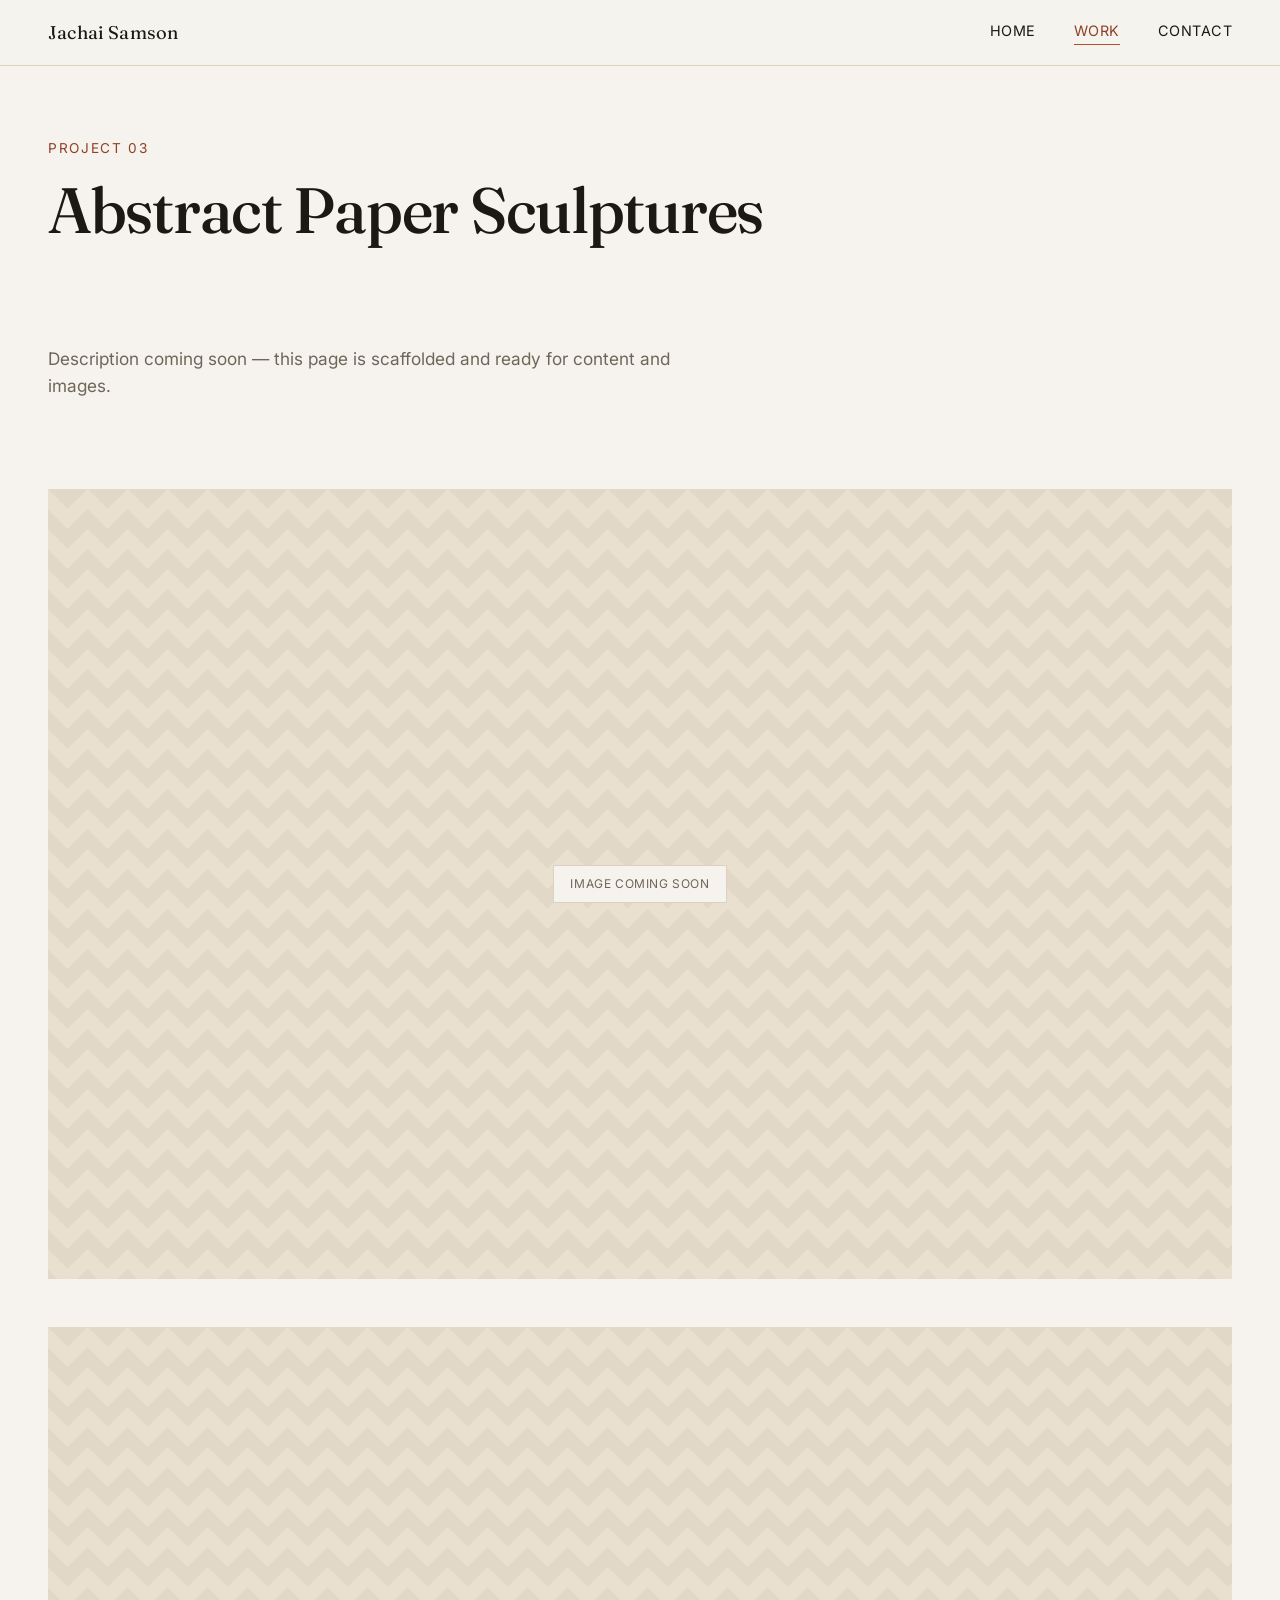
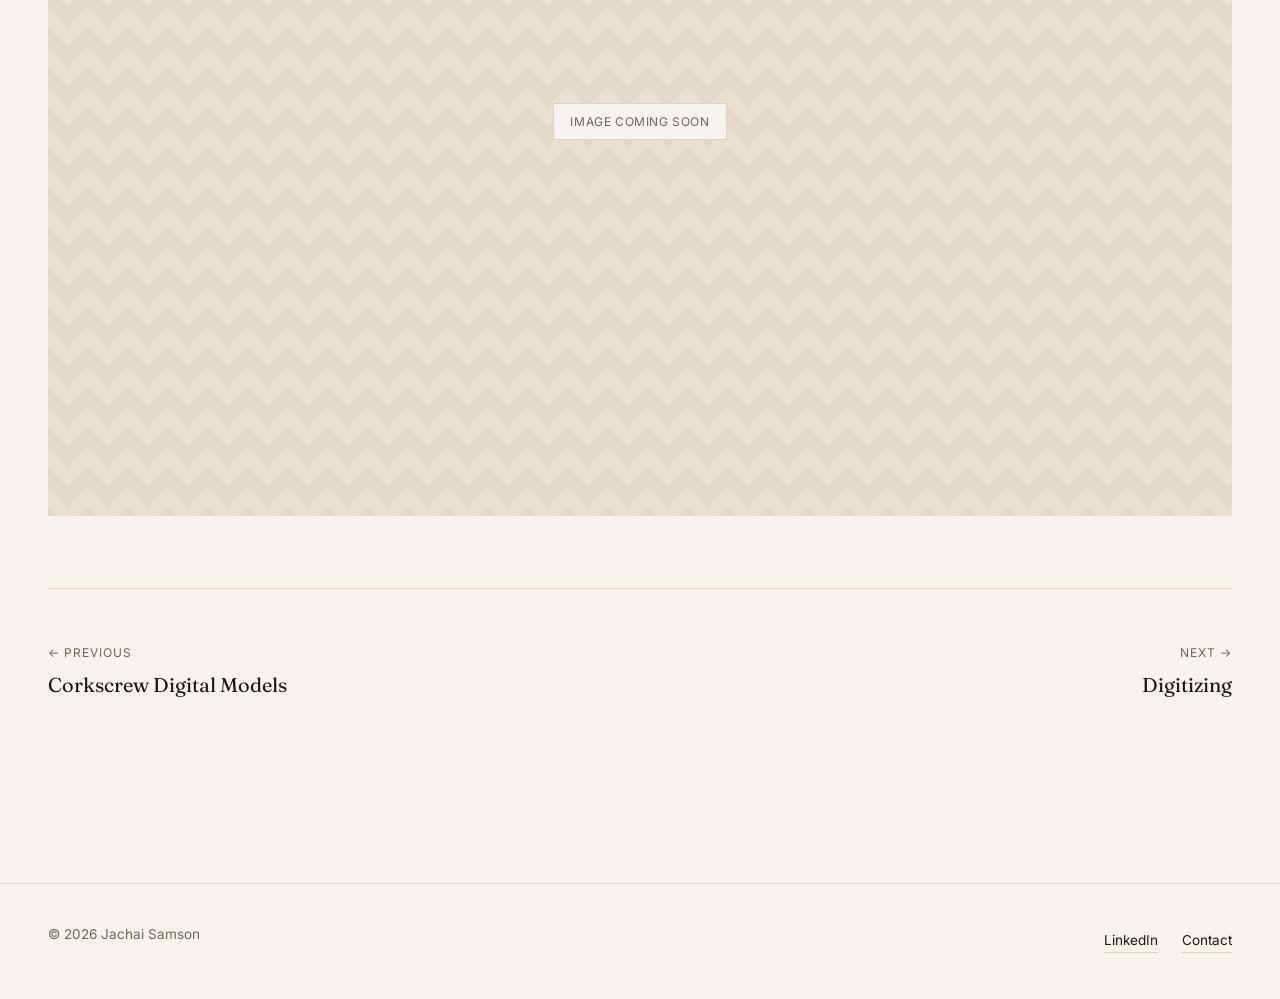
==== projects/abstract-paper-sculptures.html @ 69f33fff "Scaffold architecture portfolio site Editorial static site (plain HTML/CSS/JS) replacing the Adobe P" ====
<!doctype html>
<html lang="en">
<head>
  <meta charset="UTF-8" />
  <meta name="viewport" content="width=device-width, initial-scale=1.0" />
  <title>Abstract Paper Sculptures — Jachai Samson</title>
  <meta name="description" content="Abstract Paper Sculptures, an architecture studio project by Jachai Samson." />

  <link rel="preconnect" href="https://fonts.googleapis.com" />
  <link rel="preconnect" href="https://fonts.gstatic.com" crossorigin />
  <link href="https://fonts.googleapis.com/css2?family=Fraunces:ital,wght@0,400;0,500;0,600;1,400&family=Inter:wght@400;500;600&display=swap" rel="stylesheet" />

  <link rel="stylesheet" href="../css/style.css" />
</head>
<body>
  <a class="visually-hidden" href="#main">Skip to content</a>

  <header class="site-header">
    <div class="container site-header__inner">
      <a class="site-logo" href="../index.html">Jachai Samson</a>

      <button class="nav-toggle" aria-label="Toggle navigation" aria-expanded="false">
        <span class="nav-toggle__bar"></span>
        <span class="nav-toggle__bar"></span>
        <span class="nav-toggle__bar"></span>
      </button>

      <nav class="site-nav" aria-label="Primary">
        <a href="../index.html">Home</a>
        <a href="../work.html" aria-current="page">Work</a>
        <a href="../contact.html">Contact</a>
      </nav>
    </div>
  </header>

  <main id="main">
    <div class="container">
      <div class="page-header">
        <p class="page-header__eyebrow">Project 03</p>
        <h1 class="page-header__title">Abstract Paper Sculptures</h1>
      </div>

      <div class="project-body">
        <div class="project-body__text reveal">
          <p style="color: var(--color-text-muted);">
            Description coming soon &mdash; this page is scaffolded and ready for content and images.
          </p>
        </div>
      </div>

      <div class="project-gallery">
        <figure class="reveal">
          <div class="placeholder-frame"><span>Image coming soon</span></div>
          <!-- Replace with: <img src="../images/abstract-paper-sculptures/01.jpg" alt="Describe the image" loading="lazy" /> -->
        </figure>
        <figure class="reveal">
          <div class="placeholder-frame"><span>Image coming soon</span></div>
        </figure>
      </div>

      <nav class="project-nav" aria-label="Project navigation">
        <a class="project-nav__link" href="corkscrew-digital-models.html">
          <span class="project-nav__label">&larr; Previous</span>
          <span class="project-nav__title">Corkscrew Digital Models</span>
        </a>
        <a class="project-nav__link project-nav__link--next" href="digitizing.html">
          <span class="project-nav__label">Next &rarr;</span>
          <span class="project-nav__title">Digitizing</span>
        </a>
      </nav>
    </div>
  </main>

  <footer class="site-footer">
    <div class="container site-footer__inner">
      <p>&copy; 2026 Jachai Samson</p>
      <div class="site-footer__links">
        <a href="https://www.linkedin.com/in/jachai-samson-758833363" target="_blank" rel="noopener">LinkedIn</a>
        <a href="../contact.html">Contact</a>
      </div>
    </div>
  </footer>

  <script src="../js/main.js"></script>
</body>
</html>
---- css/style.css ----
/* ==========================================================================
   Jachai Samson — Architecture Portfolio
   Design system: editorial/gallery layout, serif display + sans body,
   warm neutral palette with a terracotta accent.
   ========================================================================== */

:root {
  --color-bg: #f6f3ee;
  --color-bg-alt: #eee7db;
  --color-text: #1c1914;
  --color-text-muted: #6f665a;
  --color-accent: #b1502f;
  --color-accent-dim: #8f4026;
  --color-border: #ddd2c0;
  --color-placeholder: #e2d8c8;

  --font-serif: "Fraunces", "Georgia", serif;
  --font-sans: "Inter", -apple-system, BlinkMacSystemFont, "Segoe UI", sans-serif;

  --container-max: 1400px;
  --gutter: clamp(1.25rem, 4vw, 3rem);

  --transition-base: 0.4s cubic-bezier(0.22, 1, 0.36, 1);
}

*,
*::before,
*::after {
  box-sizing: border-box;
}

html {
  scroll-behavior: smooth;
}

body {
  margin: 0;
  background: var(--color-bg);
  color: var(--color-text);
  font-family: var(--font-sans);
  font-size: 16px;
  line-height: 1.6;
  -webkit-font-smoothing: antialiased;
}

img {
  max-width: 100%;
  display: block;
}

a {
  color: inherit;
  text-decoration: none;
}

h1, h2, h3, h4 {
  font-family: var(--font-serif);
  font-weight: 500;
  line-height: 1.1;
  margin: 0;
}

p {
  margin: 0 0 1em;
}

.container {
  max-width: var(--container-max);
  margin: 0 auto;
  padding-left: var(--gutter);
  padding-right: var(--gutter);
}

.visually-hidden {
  position: absolute;
  width: 1px;
  height: 1px;
  overflow: hidden;
  clip: rect(0 0 0 0);
  white-space: nowrap;
}

/* ==========================================================================
   Site header / nav
   ========================================================================== */

.site-header {
  position: sticky;
  top: 0;
  z-index: 100;
  background: rgba(246, 243, 238, 0.9);
  backdrop-filter: blur(8px);
  border-bottom: 1px solid var(--color-border);
}

.site-header__inner {
  display: flex;
  align-items: center;
  justify-content: space-between;
  padding-top: 1.1rem;
  padding-bottom: 1.1rem;
}

.site-logo {
  font-family: var(--font-serif);
  font-size: 1.15rem;
  letter-spacing: 0.01em;
}

.site-nav {
  display: flex;
  align-items: center;
  gap: clamp(1.25rem, 3vw, 2.5rem);
}

.site-nav a {
  font-size: 0.9rem;
  letter-spacing: 0.03em;
  text-transform: uppercase;
  position: relative;
  padding-bottom: 0.2rem;
}

.site-nav a::after {
  content: "";
  position: absolute;
  left: 0;
  right: 100%;
  bottom: 0;
  height: 1px;
  background: var(--color-accent);
  transition: right var(--transition-base);
}

.site-nav a:hover::after,
.site-nav a[aria-current="page"]::after {
  right: 0;
}

.site-nav a[aria-current="page"] {
  color: var(--color-accent-dim);
}

.nav-toggle {
  display: none;
  background: none;
  border: none;
  cursor: pointer;
  padding: 0.5rem;
  margin: -0.5rem;
}

.nav-toggle__bar {
  display: block;
  width: 24px;
  height: 1px;
  background: var(--color-text);
  margin: 6px 0;
  transition: transform var(--transition-base), opacity var(--transition-base);
}

@media (max-width: 720px) {
  .nav-toggle {
    display: block;
    z-index: 110;
  }

  .site-nav {
    position: fixed;
    inset: 0;
    background: var(--color-bg);
    flex-direction: column;
    justify-content: center;
    gap: 2rem;
    transform: translateY(-100%);
    opacity: 0;
    transition: transform var(--transition-base), opacity var(--transition-base);
  }

  .site-nav a {
    font-size: 1.1rem;
  }

  body.nav-open .site-nav {
    transform: translateY(0);
    opacity: 1;
  }

  body.nav-open .nav-toggle__bar:nth-child(1) {
    transform: translateY(7px) rotate(45deg);
  }

  body.nav-open .nav-toggle__bar:nth-child(2) {
    opacity: 0;
  }

  body.nav-open .nav-toggle__bar:nth-child(3) {
    transform: translateY(-7px) rotate(-45deg);
  }

  body.nav-open {
    overflow: hidden;
  }
}

/* ==========================================================================
   Footer
   ========================================================================== */

.site-footer {
  border-top: 1px solid var(--color-border);
  margin-top: clamp(4rem, 10vw, 8rem);
}

.site-footer__inner {
  display: flex;
  flex-wrap: wrap;
  gap: 1rem 2rem;
  align-items: center;
  justify-content: space-between;
  padding-top: 2.5rem;
  padding-bottom: 2.5rem;
  font-size: 0.85rem;
  color: var(--color-text-muted);
}

.site-footer a {
  color: var(--color-text);
  border-bottom: 1px solid var(--color-border);
  transition: border-color var(--transition-base), color var(--transition-base);
}

.site-footer a:hover {
  color: var(--color-accent);
  border-color: var(--color-accent);
}

.site-footer__links {
  display: flex;
  gap: 1.5rem;
}

/* ==========================================================================
   Home page
   ========================================================================== */

.hero {
  min-height: calc(100svh - 65px);
  display: flex;
  flex-direction: column;
  justify-content: center;
  padding-top: clamp(2rem, 8vh, 5rem);
  padding-bottom: clamp(2rem, 8vh, 5rem);
}

.hero__eyebrow {
  font-size: 0.85rem;
  letter-spacing: 0.12em;
  text-transform: uppercase;
  color: var(--color-accent-dim);
  margin-bottom: 1.5rem;
}

.hero__name {
  font-size: clamp(2.75rem, 9vw, 6.5rem);
  letter-spacing: -0.02em;
  max-width: 16ch;
}

.hero__role {
  font-family: var(--font-serif);
  font-style: italic;
  font-weight: 400;
  font-size: clamp(1.25rem, 2.5vw, 1.75rem);
  color: var(--color-text-muted);
  margin-top: 1rem;
  max-width: 30ch;
}

.hero__bio {
  max-width: 56ch;
  font-size: 1.05rem;
  color: var(--color-text-muted);
  margin-top: 2.25rem;
}

.hero__actions {
  margin-top: 2.5rem;
  display: flex;
  gap: 1.5rem;
  flex-wrap: wrap;
  align-items: center;
}

.btn {
  display: inline-flex;
  align-items: center;
  gap: 0.6rem;
  font-size: 0.9rem;
  letter-spacing: 0.03em;
  text-transform: uppercase;
  padding: 0.95rem 1.75rem;
  border: 1px solid var(--color-text);
  transition: background var(--transition-base), color var(--transition-base), border-color var(--transition-base);
}

.btn:hover {
  background: var(--color-text);
  color: var(--color-bg);
}

.btn--accent {
  border-color: var(--color-accent);
  background: var(--color-accent);
  color: #fbf8f3;
}

.btn--accent:hover {
  background: var(--color-accent-dim);
  border-color: var(--color-accent-dim);
  color: #fbf8f3;
}

.credentials {
  padding-top: clamp(3rem, 8vh, 5rem);
  padding-bottom: clamp(3rem, 8vh, 5rem);
  border-top: 1px solid var(--color-border);
  display: grid;
  grid-template-columns: repeat(auto-fit, minmax(220px, 1fr));
  gap: 2.5rem;
}

.credentials__item h3 {
  font-size: 0.8rem;
  letter-spacing: 0.08em;
  text-transform: uppercase;
  color: var(--color-accent-dim);
  margin-bottom: 0.75rem;
  font-family: var(--font-sans);
  font-weight: 600;
}

.credentials__item p {
  color: var(--color-text-muted);
  font-size: 0.95rem;
  margin: 0;
}

/* ==========================================================================
   Page header (used on interior pages)
   ========================================================================== */

.page-header {
  padding-top: clamp(3rem, 8vh, 6rem);
  padding-bottom: clamp(2rem, 5vh, 3rem);
}

.page-header__eyebrow {
  font-size: 0.85rem;
  letter-spacing: 0.12em;
  text-transform: uppercase;
  color: var(--color-accent-dim);
  margin-bottom: 1rem;
}

.page-header__title {
  font-size: clamp(2.25rem, 6vw, 4rem);
  letter-spacing: -0.02em;
  max-width: 20ch;
}

.page-header__intro {
  margin-top: 1.5rem;
  max-width: 60ch;
  color: var(--color-text-muted);
  font-size: 1.05rem;
}

/* ==========================================================================
   Work grid
   ========================================================================== */

.work-grid {
  display: grid;
  grid-template-columns: repeat(2, 1fr);
  gap: clamp(1.5rem, 3vw, 3rem) clamp(1.5rem, 4vw, 4rem);
  padding-bottom: clamp(4rem, 10vh, 7rem);
}

.work-card {
  display: block;
}

.work-card:nth-child(3n+1) {
  grid-column: 1 / -1;
}

.work-card__frame {
  position: relative;
  overflow: hidden;
  aspect-ratio: 4 / 3;
  background: var(--color-placeholder);
}

.work-card:nth-child(3n+1) .work-card__frame {
  aspect-ratio: 16 / 8;
}

.work-card__frame img {
  width: 100%;
  height: 100%;
  object-fit: cover;
  transition: transform 0.6s cubic-bezier(0.22, 1, 0.36, 1);
}

.work-card:hover .work-card__frame img {
  transform: scale(1.035);
}

.placeholder-frame {
  width: 100%;
  height: 100%;
  display: flex;
  align-items: center;
  justify-content: center;
  color: var(--color-text-muted);
  background-image: linear-gradient(135deg, var(--color-placeholder) 25%, transparent 25%),
    linear-gradient(225deg, var(--color-placeholder) 25%, transparent 25%),
    linear-gradient(45deg, var(--color-placeholder) 25%, transparent 25%),
    linear-gradient(315deg, var(--color-placeholder) 25%, #e9e0d0 25%);
  background-position: 20px 0, 20px 0, 0 0, 0 0;
  background-size: 40px 40px;
  background-color: #efe7d9;
}

.placeholder-frame span {
  background: var(--color-bg);
  border: 1px solid var(--color-border);
  padding: 0.5rem 1rem;
  font-size: 0.75rem;
  letter-spacing: 0.05em;
  text-transform: uppercase;
  color: var(--color-text-muted);
}

.work-card__meta {
  display: flex;
  justify-content: space-between;
  align-items: baseline;
  margin-top: 1.1rem;
  gap: 1rem;
}

.work-card__title {
  font-size: 1.35rem;
  letter-spacing: -0.01em;
}

.work-card__number {
  font-size: 0.85rem;
  color: var(--color-text-muted);
  font-variant-numeric: tabular-nums;
  white-space: nowrap;
}

.work-card__tag {
  font-size: 0.85rem;
  color: var(--color-text-muted);
  margin-top: 0.35rem;
}

@media (max-width: 720px) {
  .work-grid {
    grid-template-columns: 1fr;
  }

  .work-card:nth-child(3n+1) {
    grid-column: auto;
  }

  .work-card:nth-child(3n+1) .work-card__frame {
    aspect-ratio: 4 / 3;
  }
}

/* ==========================================================================
   Project detail page
   ========================================================================== */

.project-meta {
  display: flex;
  flex-wrap: wrap;
  gap: 0.5rem 2.5rem;
  padding: 1.75rem 0;
  margin-top: 1rem;
  border-top: 1px solid var(--color-border);
  border-bottom: 1px solid var(--color-border);
}

.project-meta dt {
  font-size: 0.75rem;
  letter-spacing: 0.08em;
  text-transform: uppercase;
  color: var(--color-text-muted);
  margin: 0;
}

.project-meta dd {
  margin: 0.35rem 0 0;
  font-size: 0.95rem;
}

.project-body {
  padding-top: clamp(2.5rem, 6vh, 4rem);
  display: grid;
  grid-template-columns: minmax(0, 2fr) minmax(0, 1fr);
  gap: clamp(2rem, 6vw, 6rem);
}

.project-body__text {
  font-size: 1.08rem;
  color: var(--color-text);
  max-width: 62ch;
}

.project-body__text p + p {
  margin-top: 1.25em;
}

@media (max-width: 900px) {
  .project-body {
    grid-template-columns: 1fr;
  }
}

.project-gallery {
  padding-top: clamp(3rem, 8vh, 5rem);
  padding-bottom: clamp(3rem, 8vh, 5rem);
  display: flex;
  flex-direction: column;
  gap: clamp(1.5rem, 4vw, 3rem);
}

.project-gallery figure {
  margin: 0;
}

.project-gallery .placeholder-frame {
  aspect-ratio: 3 / 2;
}

.project-gallery img {
  width: 100%;
  height: auto;
}

.project-gallery figcaption {
  margin-top: 0.75rem;
  font-size: 0.85rem;
  color: var(--color-text-muted);
}

.project-nav {
  display: flex;
  justify-content: space-between;
  padding: clamp(2.5rem, 6vh, 4rem) 0;
  border-top: 1px solid var(--color-border);
  gap: 1.5rem;
}

.project-nav__link {
  display: flex;
  flex-direction: column;
  gap: 0.4rem;
}

.project-nav__link--next {
  text-align: right;
  align-items: flex-end;
}

.project-nav__label {
  font-size: 0.75rem;
  letter-spacing: 0.08em;
  text-transform: uppercase;
  color: var(--color-text-muted);
}

.project-nav__title {
  font-family: var(--font-serif);
  font-size: 1.25rem;
  transition: color var(--transition-base);
}

.project-nav__link:hover .project-nav__title {
  color: var(--color-accent);
}

/* ==========================================================================
   Contact page
   ========================================================================== */

.contact-block {
  padding-bottom: clamp(4rem, 10vh, 7rem);
  display: grid;
  grid-template-columns: repeat(auto-fit, minmax(240px, 1fr));
  gap: 2.5rem;
  max-width: 900px;
}

.contact-card {
  padding: 2rem;
  border: 1px solid var(--color-border);
}

.contact-card h3 {
  font-size: 1rem;
  text-transform: uppercase;
  letter-spacing: 0.06em;
  font-family: var(--font-sans);
  font-weight: 600;
  color: var(--color-accent-dim);
  margin-bottom: 0.9rem;
}

.contact-card a {
  font-size: 1.05rem;
  border-bottom: 1px solid var(--color-border);
  transition: color var(--transition-base), border-color var(--transition-base);
}

.contact-card a:hover {
  color: var(--color-accent);
  border-color: var(--color-accent);
}

/* ==========================================================================
   Scroll reveal
   ========================================================================== */

.reveal {
  opacity: 0;
  transform: translateY(24px);
  transition: opacity 0.8s cubic-bezier(0.22, 1, 0.36, 1), transform 0.8s cubic-bezier(0.22, 1, 0.36, 1);
}

.reveal.is-visible {
  opacity: 1;
  transform: translateY(0);
}

@media (prefers-reduced-motion: reduce) {
  .reveal {
    opacity: 1;
    transform: none;
    transition: none;
  }

  html {
    scroll-behavior: auto;
  }
}
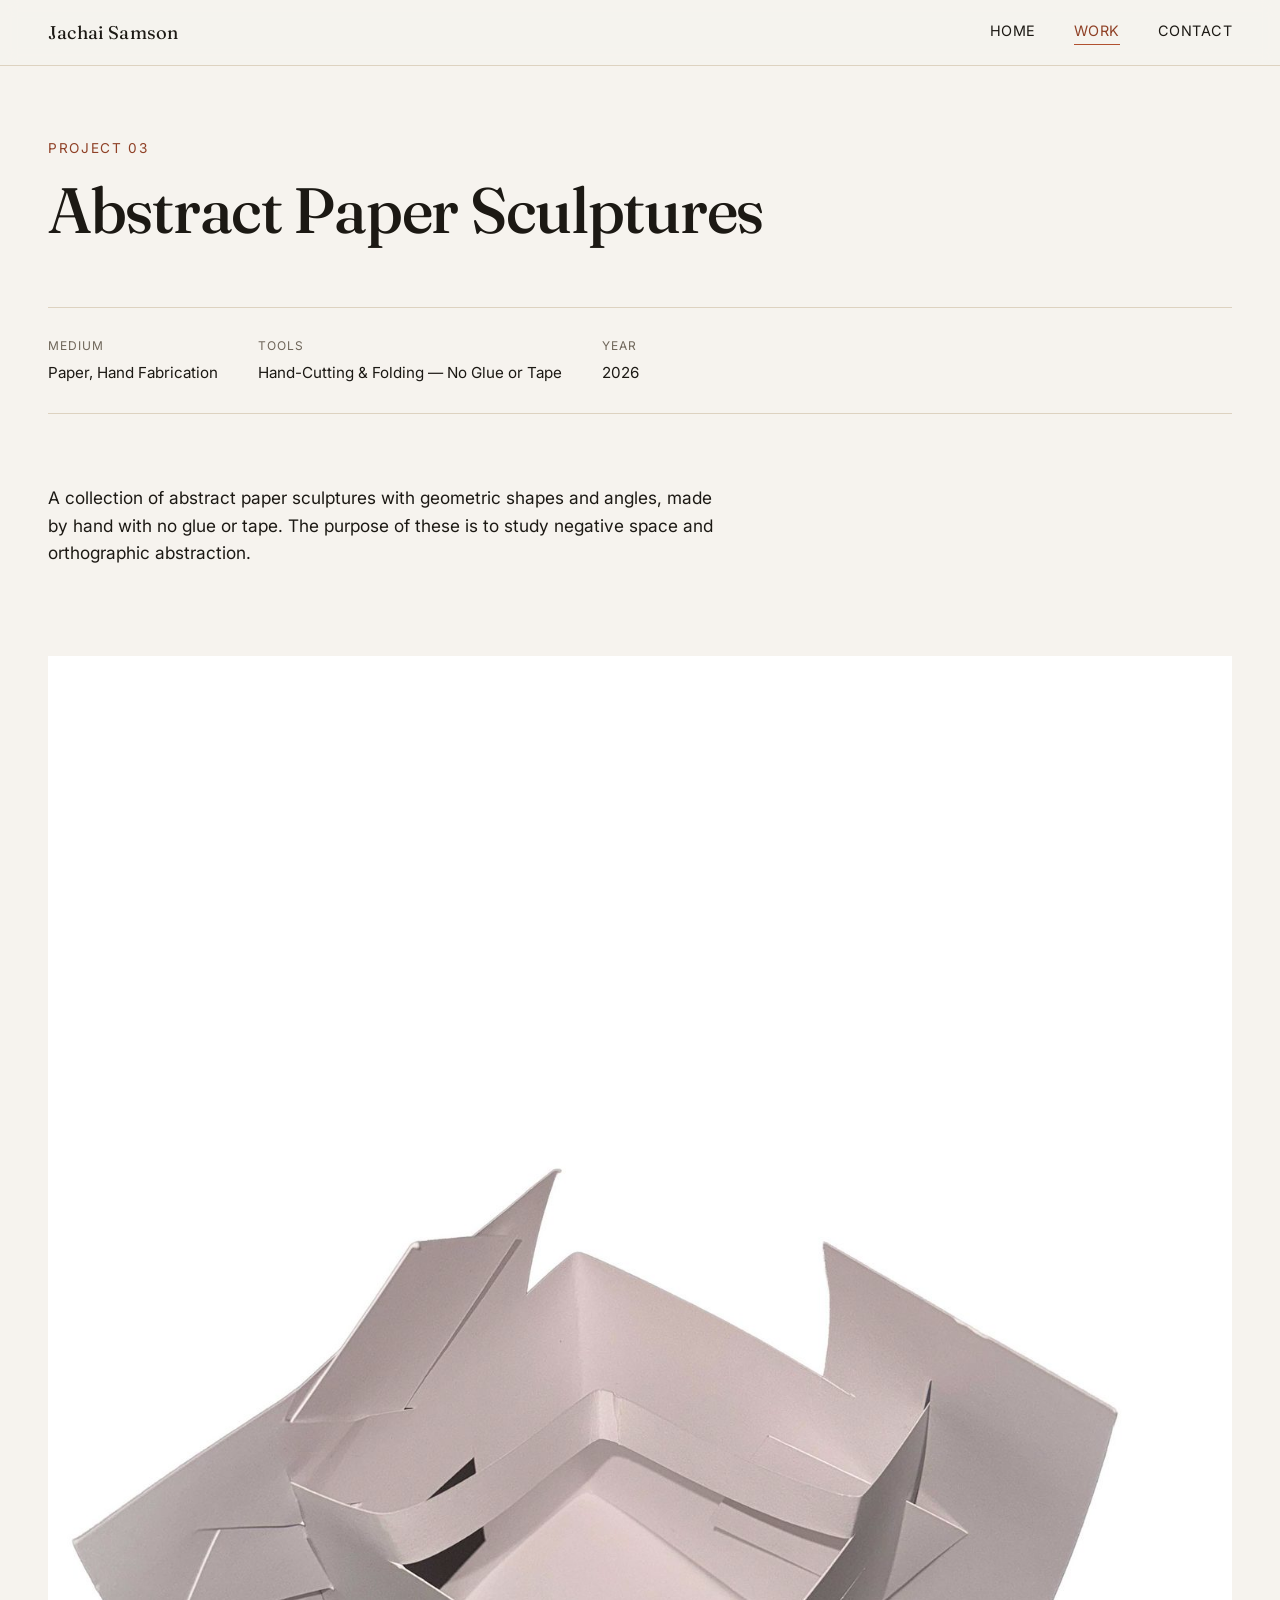
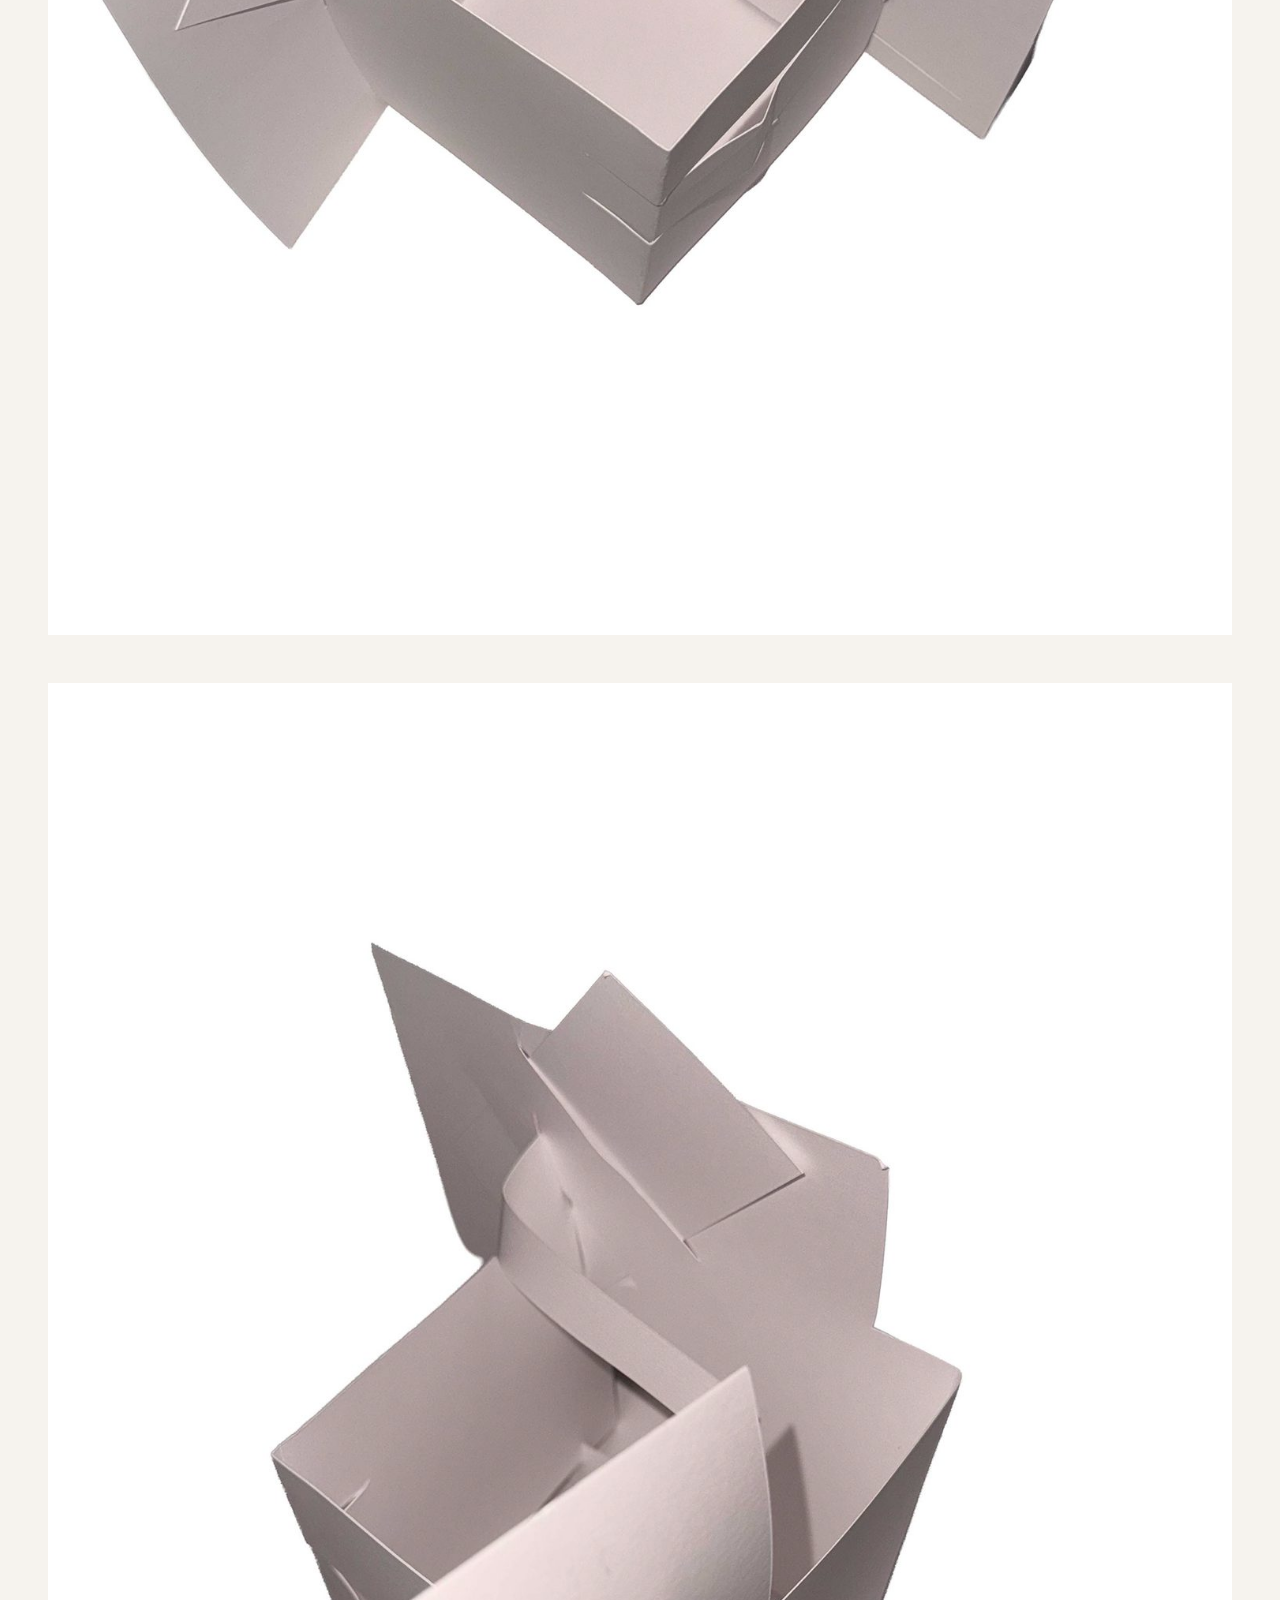
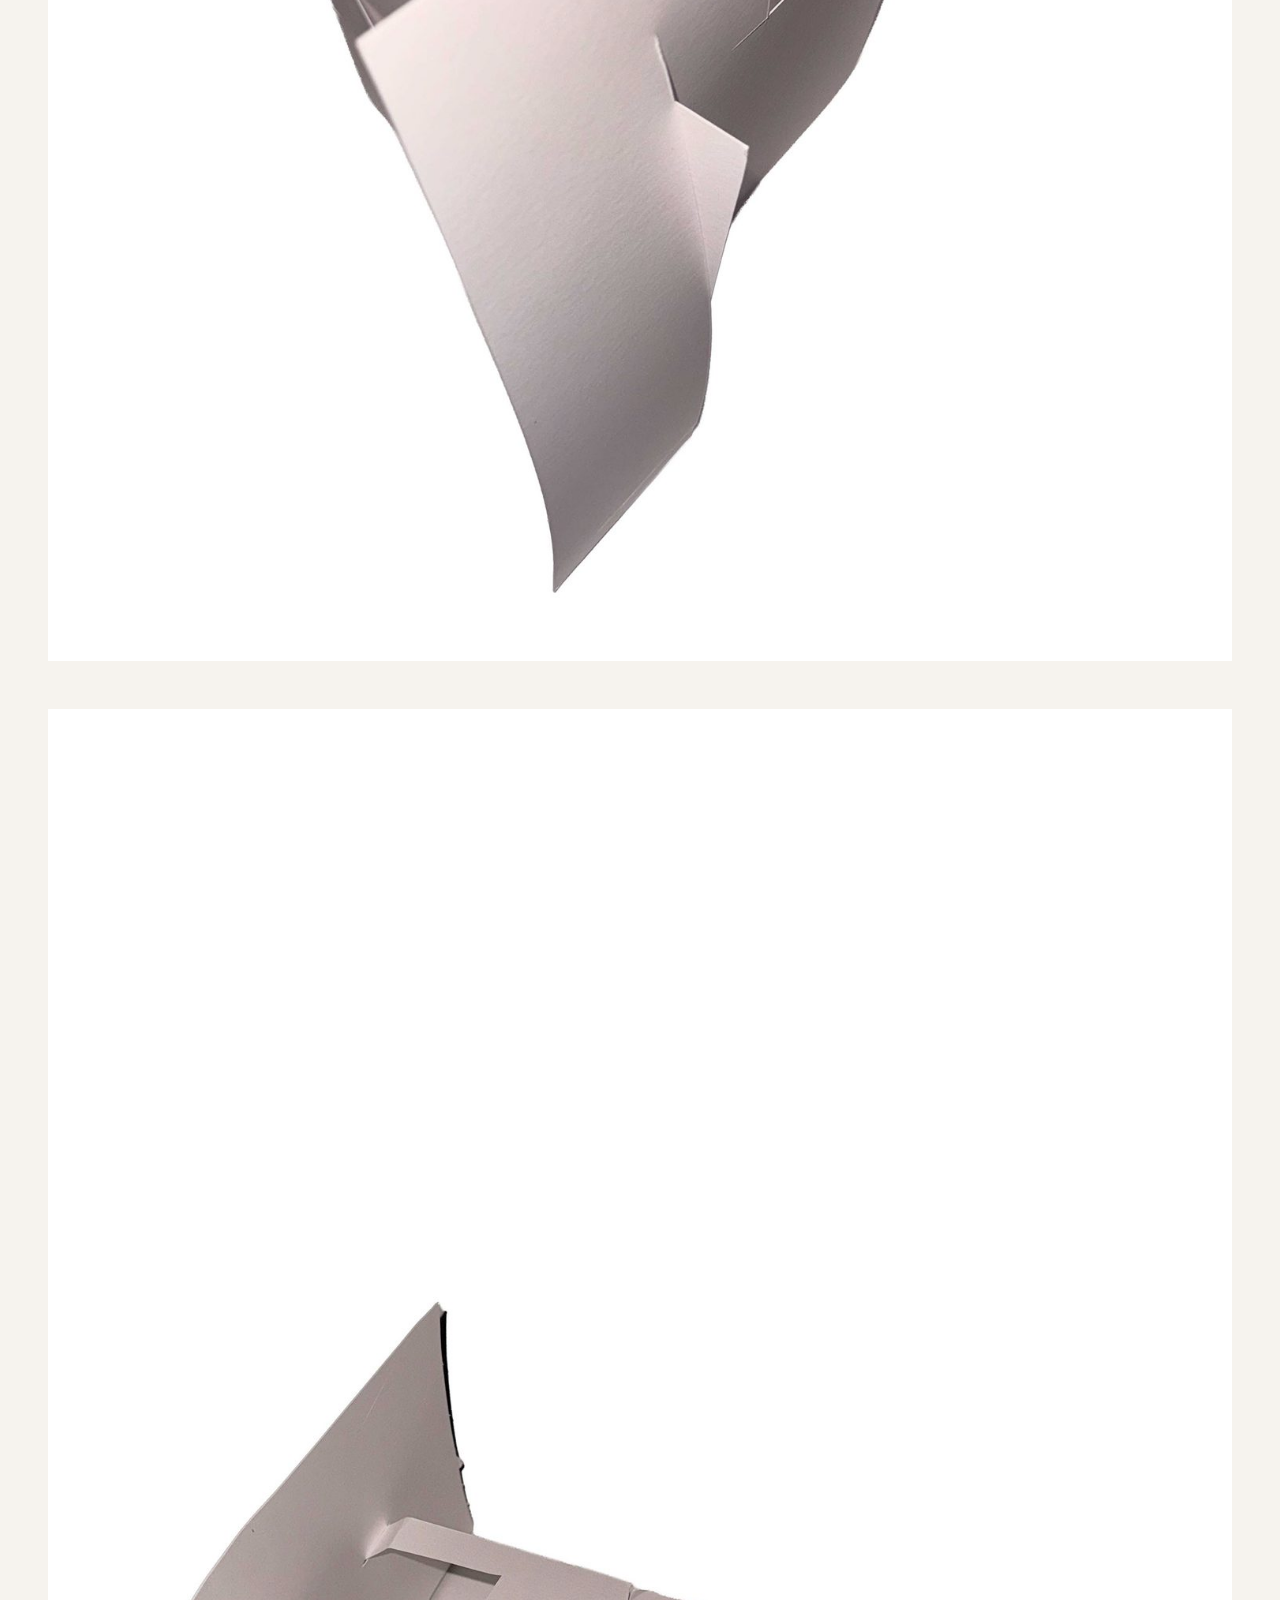
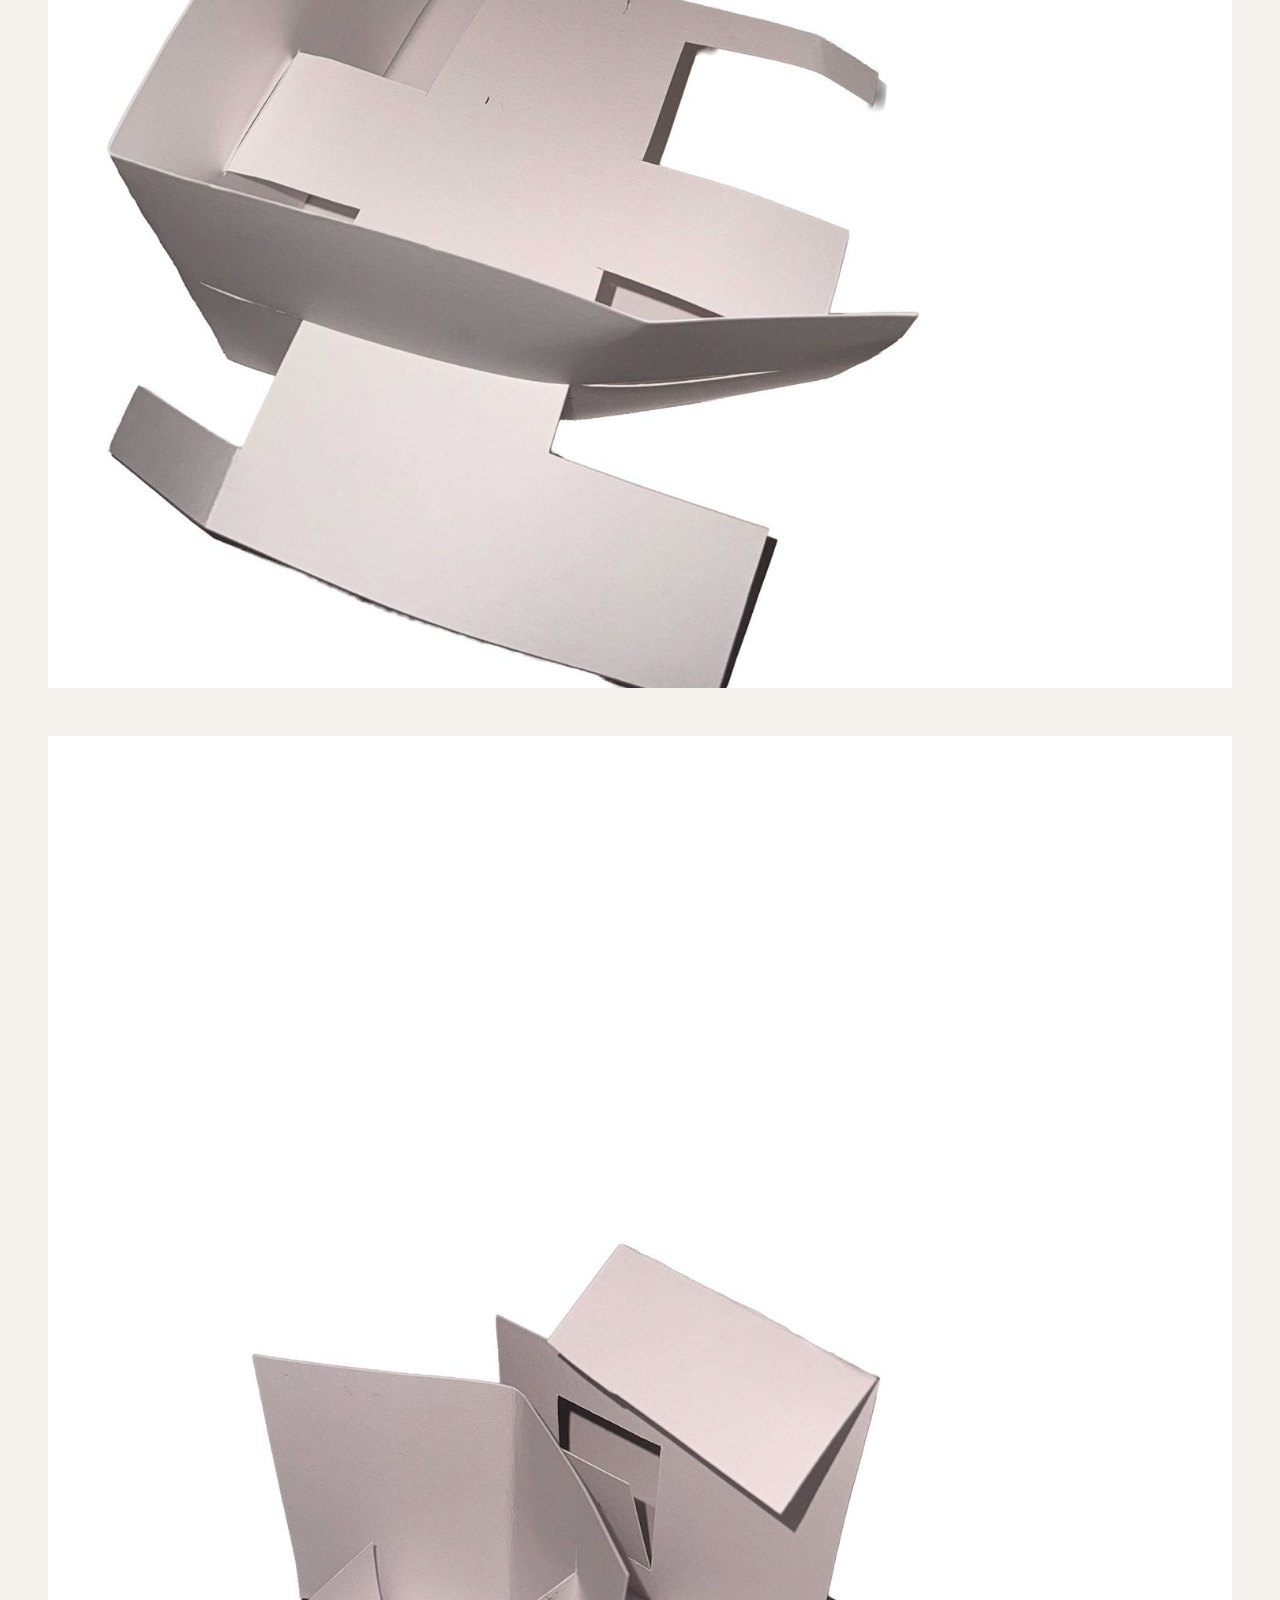
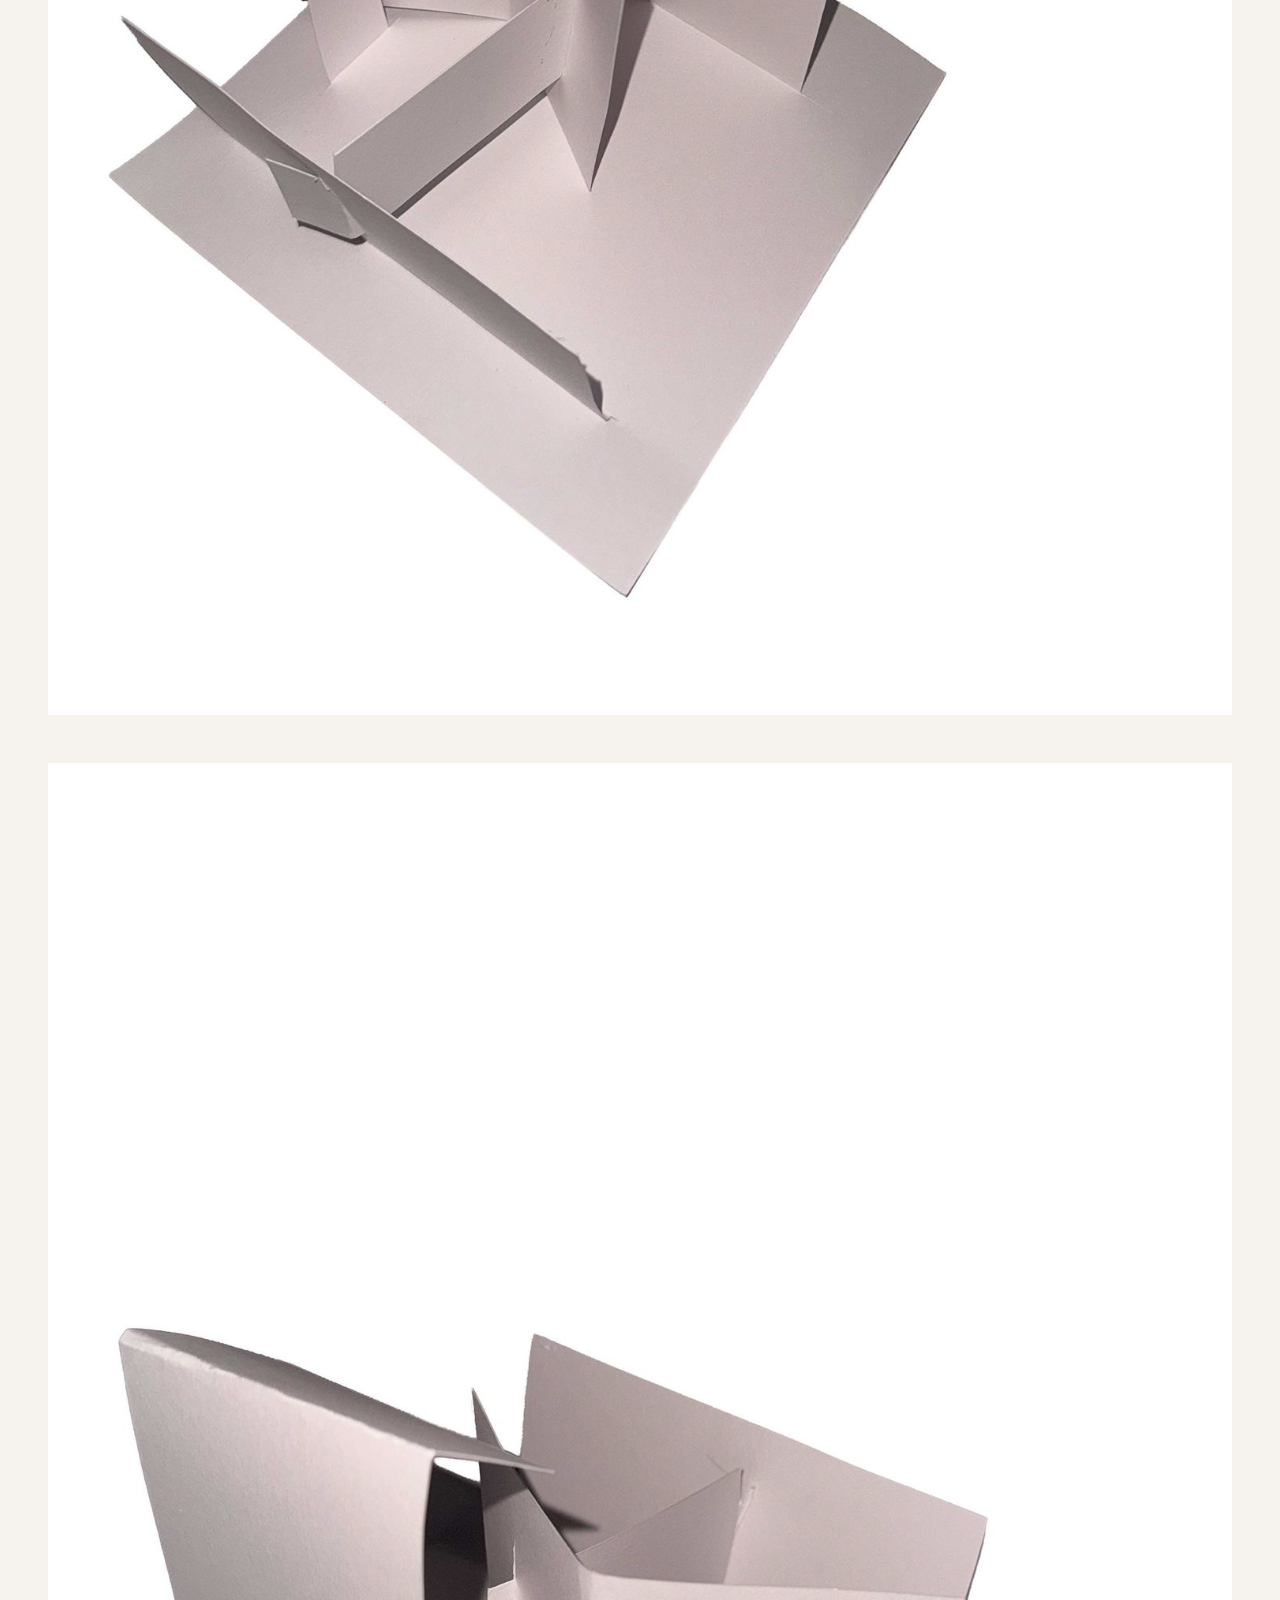
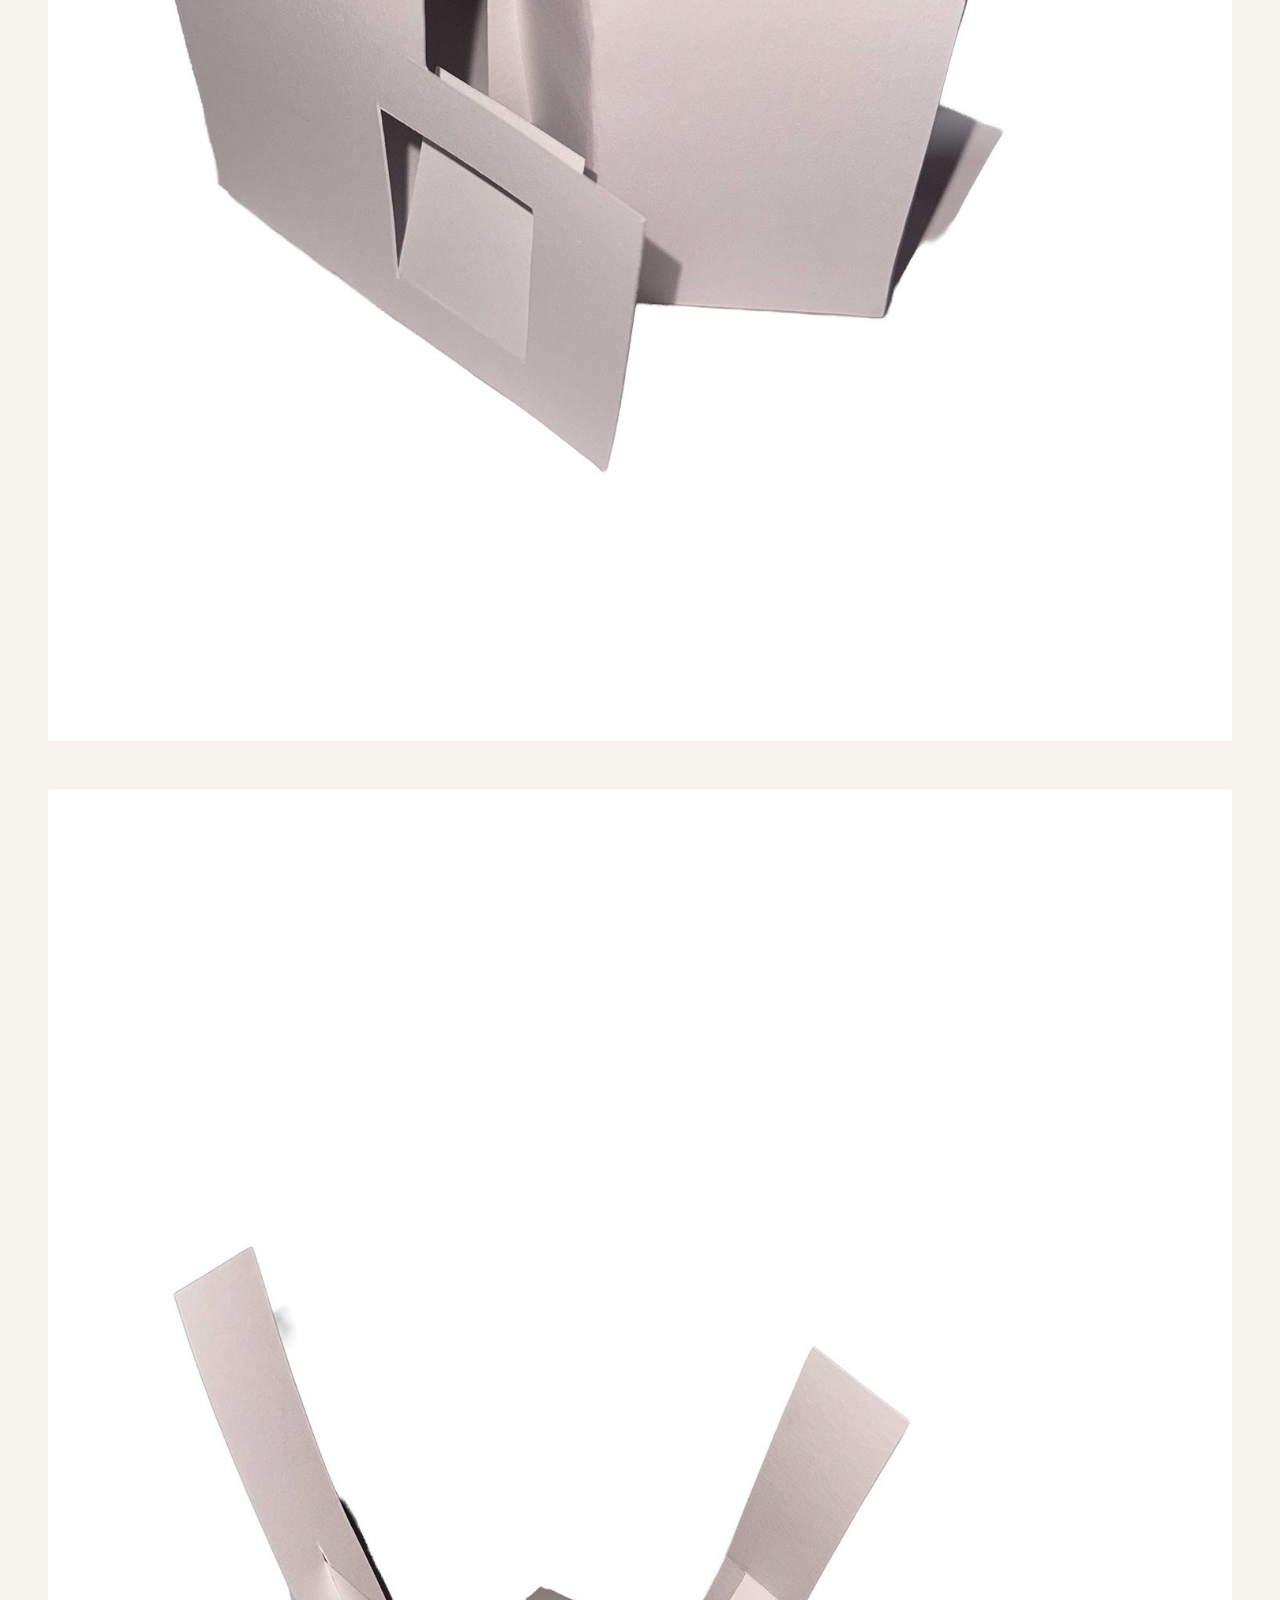
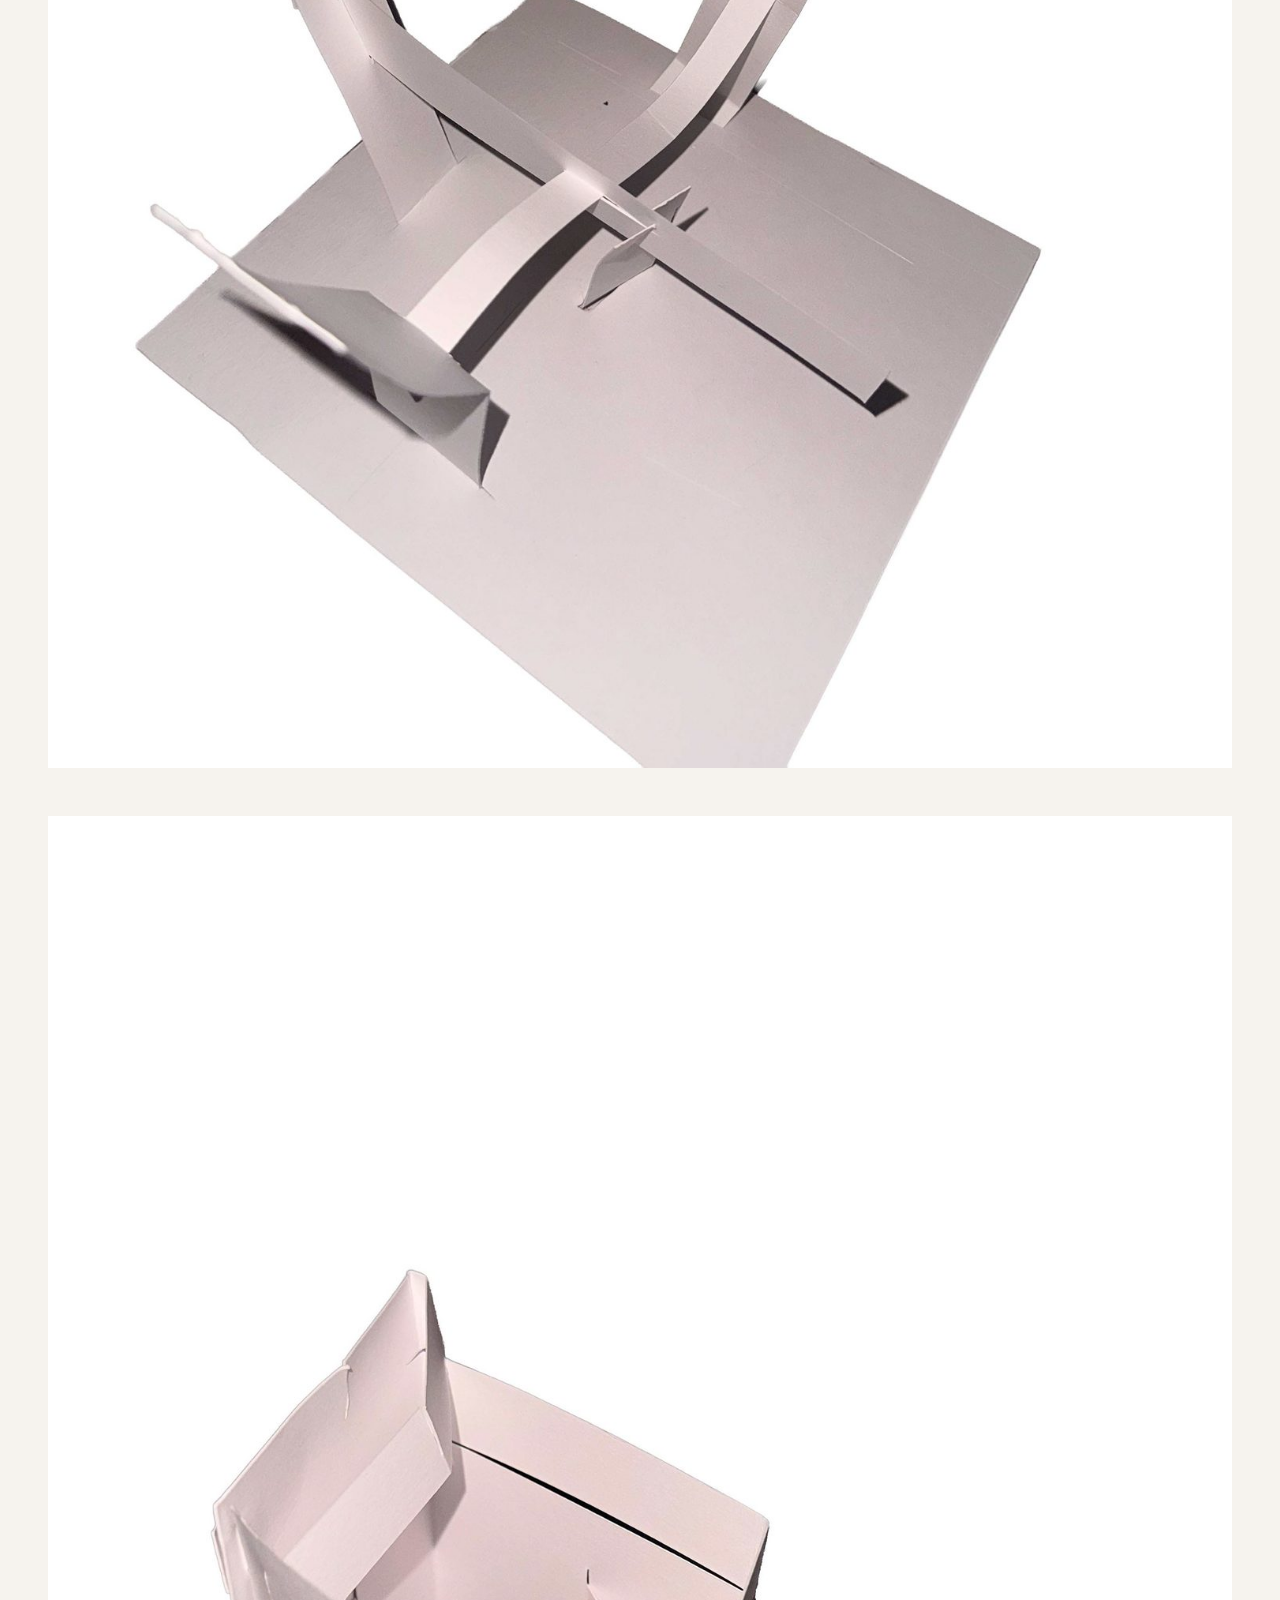
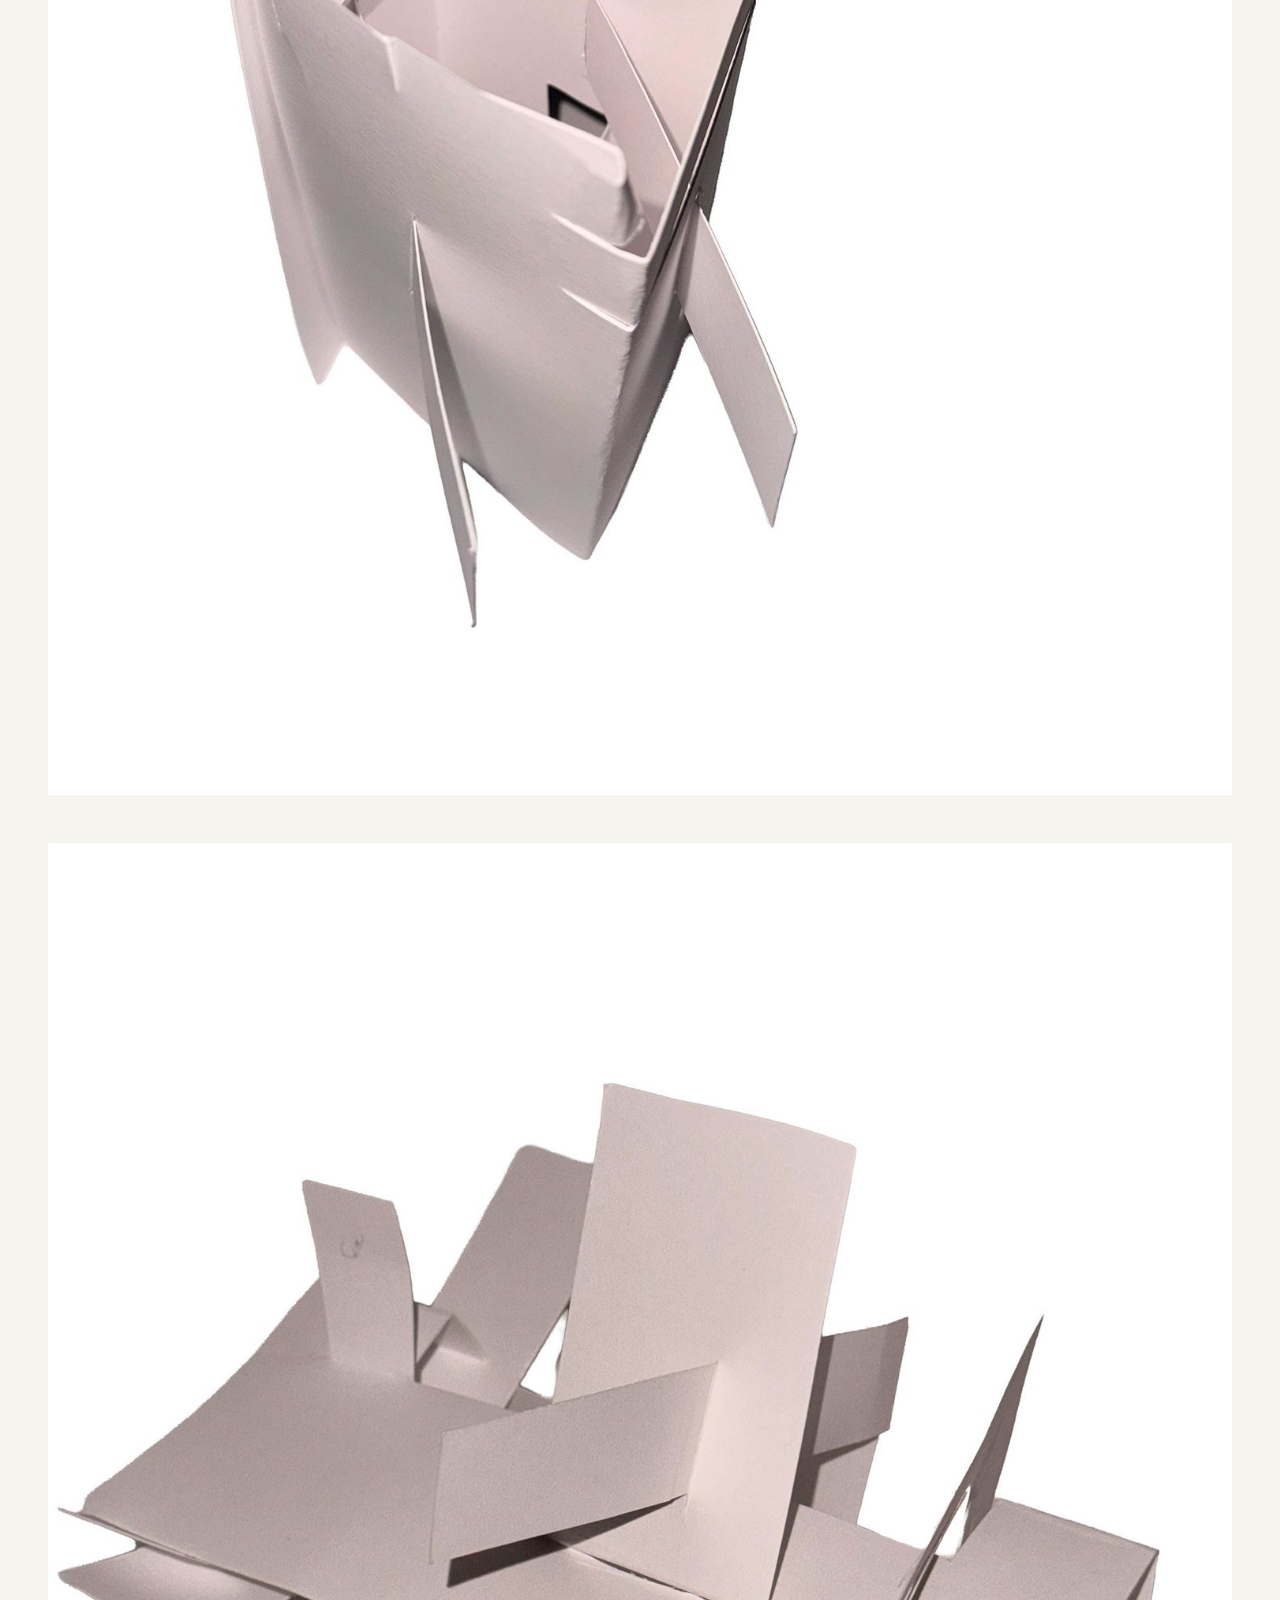
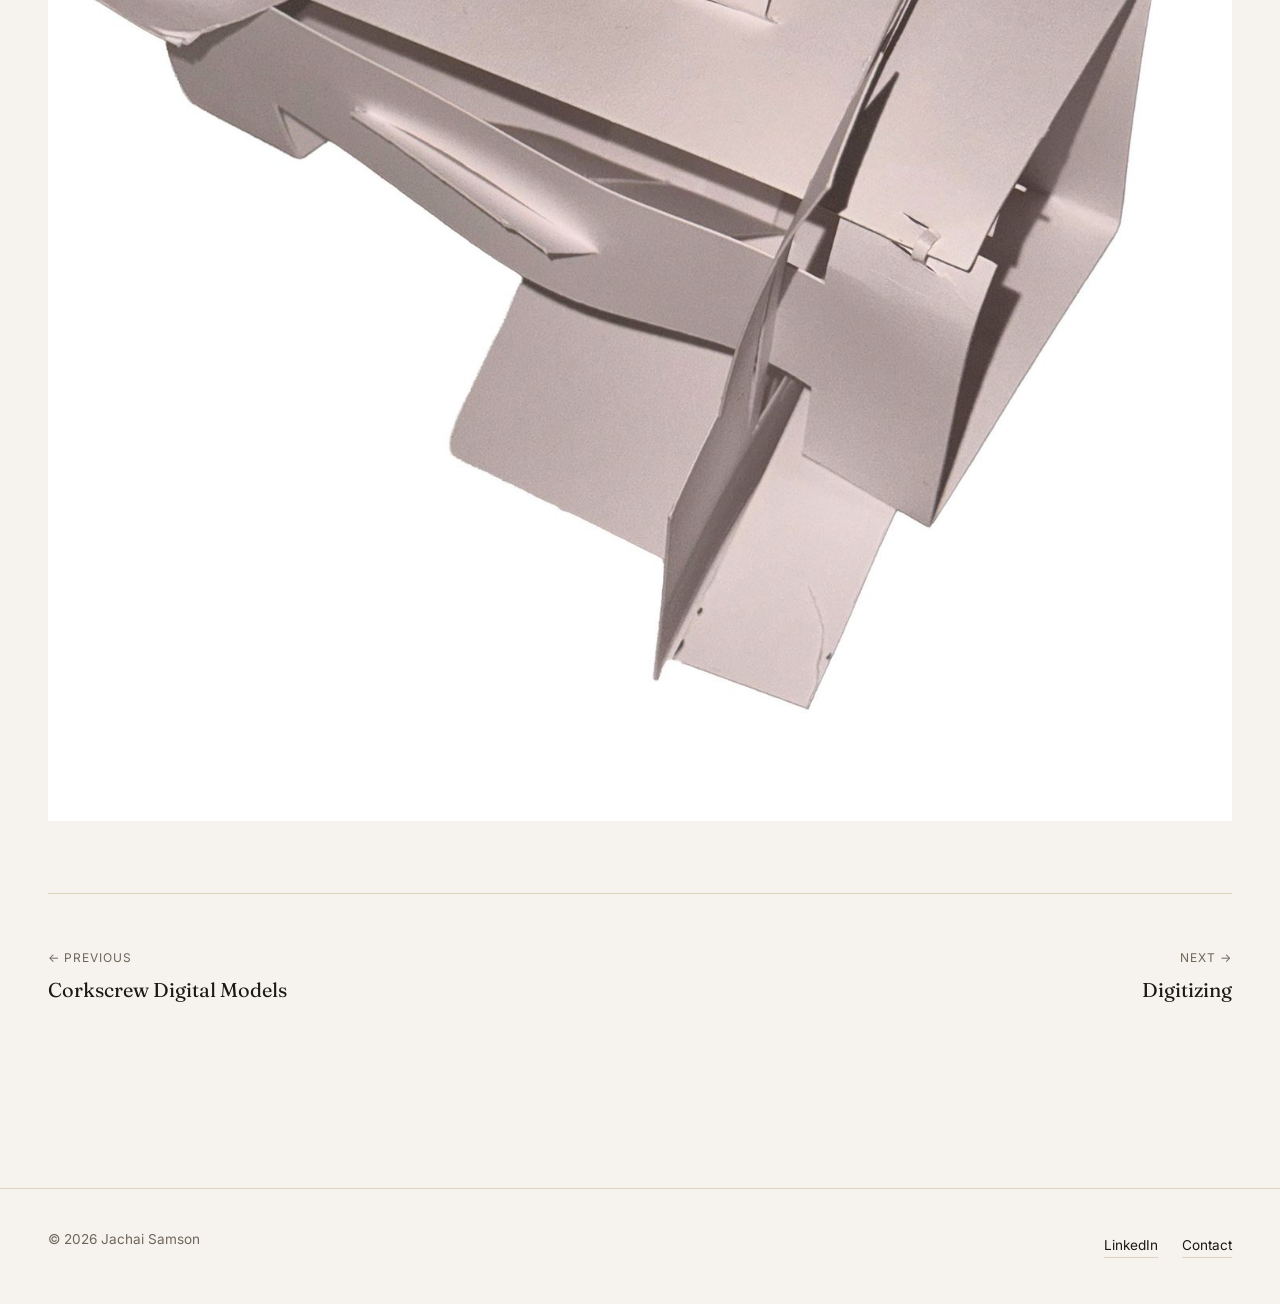
==== commit 68890eed: "Add real project content and images for all 6 projects Pulled descriptions and images from the old A" ====
--- a/projects/abstract-paper-sculptures.html
+++ b/projects/abstract-paper-sculptures.html
@@ -40,21 +40,55 @@
         <h1 class="page-header__title">Abstract Paper Sculptures</h1>
       </div>
 
+      <dl class="project-meta">
+        <div>
+          <dt>Medium</dt>
+          <dd>Paper, Hand Fabrication</dd>
+        </div>
+        <div>
+          <dt>Tools</dt>
+          <dd>Hand-Cutting &amp; Folding &mdash; No Glue or Tape</dd>
+        </div>
+        <div>
+          <dt>Year</dt>
+          <dd>2026</dd>
+        </div>
+      </dl>
+
       <div class="project-body">
         <div class="project-body__text reveal">
-          <p style="color: var(--color-text-muted);">
-            Description coming soon &mdash; this page is scaffolded and ready for content and images.
+          <p>
+            A collection of abstract paper sculptures with geometric shapes and angles, made by
+            hand with no glue or tape. The purpose of these is to study negative space and
+            orthographic abstraction.
           </p>
         </div>
       </div>
 
       <div class="project-gallery">
         <figure class="reveal">
-          <div class="placeholder-frame"><span>Image coming soon</span></div>
-          <!-- Replace with: <img src="../images/abstract-paper-sculptures/01.jpg" alt="Describe the image" loading="lazy" /> -->
+          <img src="../images/abstract-paper-sculptures/01.jpg" alt="Hand-folded white paper sculpture with sharp angular planes, viewed from above" loading="lazy" />
         </figure>
         <figure class="reveal">
-          <div class="placeholder-frame"><span>Image coming soon</span></div>
+          <img src="../images/abstract-paper-sculptures/02.jpg" alt="Hand-folded white paper sculpture exploring angular geometric form and negative space" loading="lazy" />
+        </figure>
+        <figure class="reveal">
+          <img src="../images/abstract-paper-sculptures/03.jpg" alt="Angular white paper sculpture with overlapping folded planes, viewed from above" loading="lazy" />
+        </figure>
+        <figure class="reveal">
+          <img src="../images/abstract-paper-sculptures/04.jpg" alt="Hand-folded white paper sculpture exploring angular geometric form and negative space" loading="lazy" />
+        </figure>
+        <figure class="reveal">
+          <img src="../images/abstract-paper-sculptures/05.jpg" alt="White paper sculpture with a slotted rectangular void cut through layered folded planes" loading="lazy" />
+        </figure>
+        <figure class="reveal">
+          <img src="../images/abstract-paper-sculptures/06.jpg" alt="Hand-folded white paper sculpture exploring angular geometric form and negative space" loading="lazy" />
+        </figure>
+        <figure class="reveal">
+          <img src="../images/abstract-paper-sculptures/07.jpg" alt="Hand-folded white paper sculpture exploring angular geometric form and negative space" loading="lazy" />
+        </figure>
+        <figure class="reveal">
+          <img src="../images/abstract-paper-sculptures/08.jpg" alt="Complex white paper sculpture with radiating angular fins and layered folded planes" loading="lazy" />
         </figure>
       </div>
 
--- a/css/style.css
+++ b/css/style.css
@@ -399,17 +399,20 @@
   position: relative;
   overflow: hidden;
   aspect-ratio: 4 / 3;
-  background: var(--color-placeholder);
+  background: #f0ece2;
+  display: flex;
+  align-items: center;
+  justify-content: center;
 }
 
 .work-card:nth-child(3n+1) .work-card__frame {
-  aspect-ratio: 16 / 8;
+  aspect-ratio: 16 / 9;
 }
 
 .work-card__frame img {
   width: 100%;
   height: 100%;
-  object-fit: cover;
+  object-fit: contain;
   transition: transform 0.6s cubic-bezier(0.22, 1, 0.36, 1);
 }
 
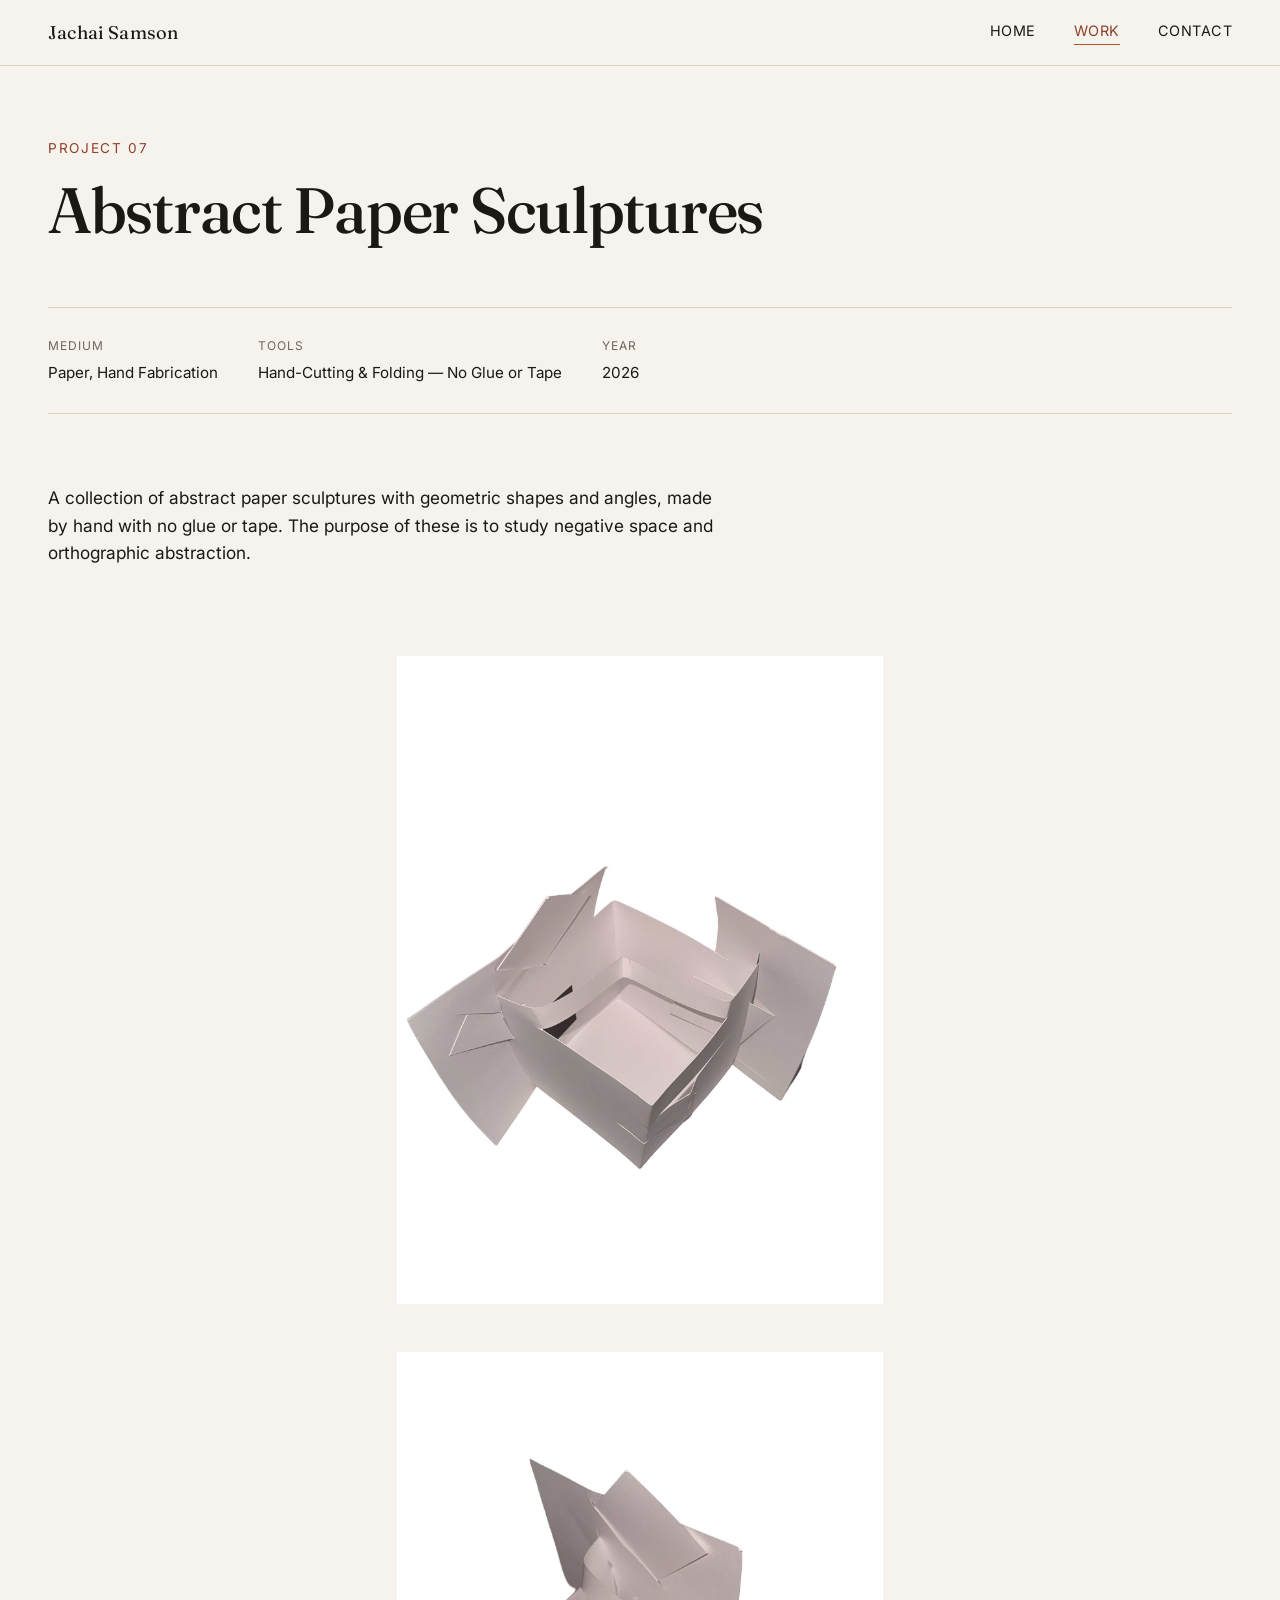
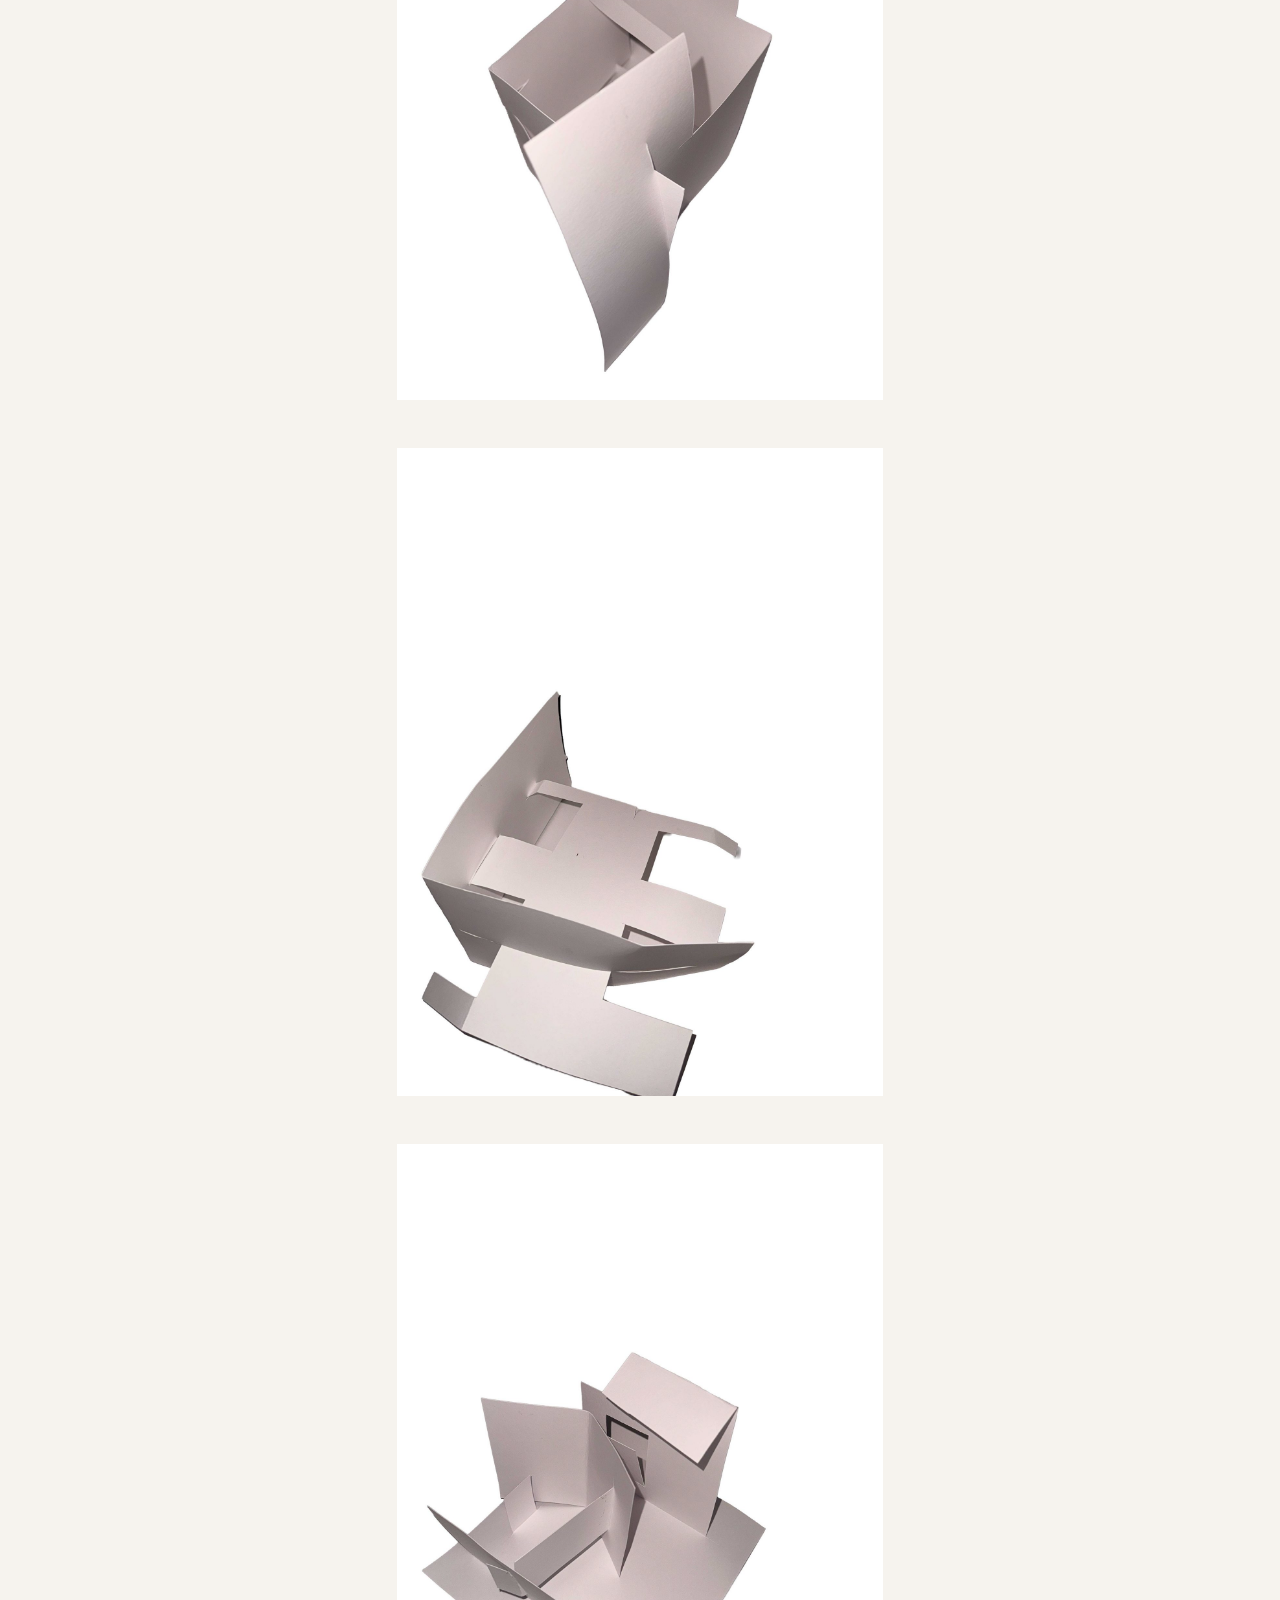
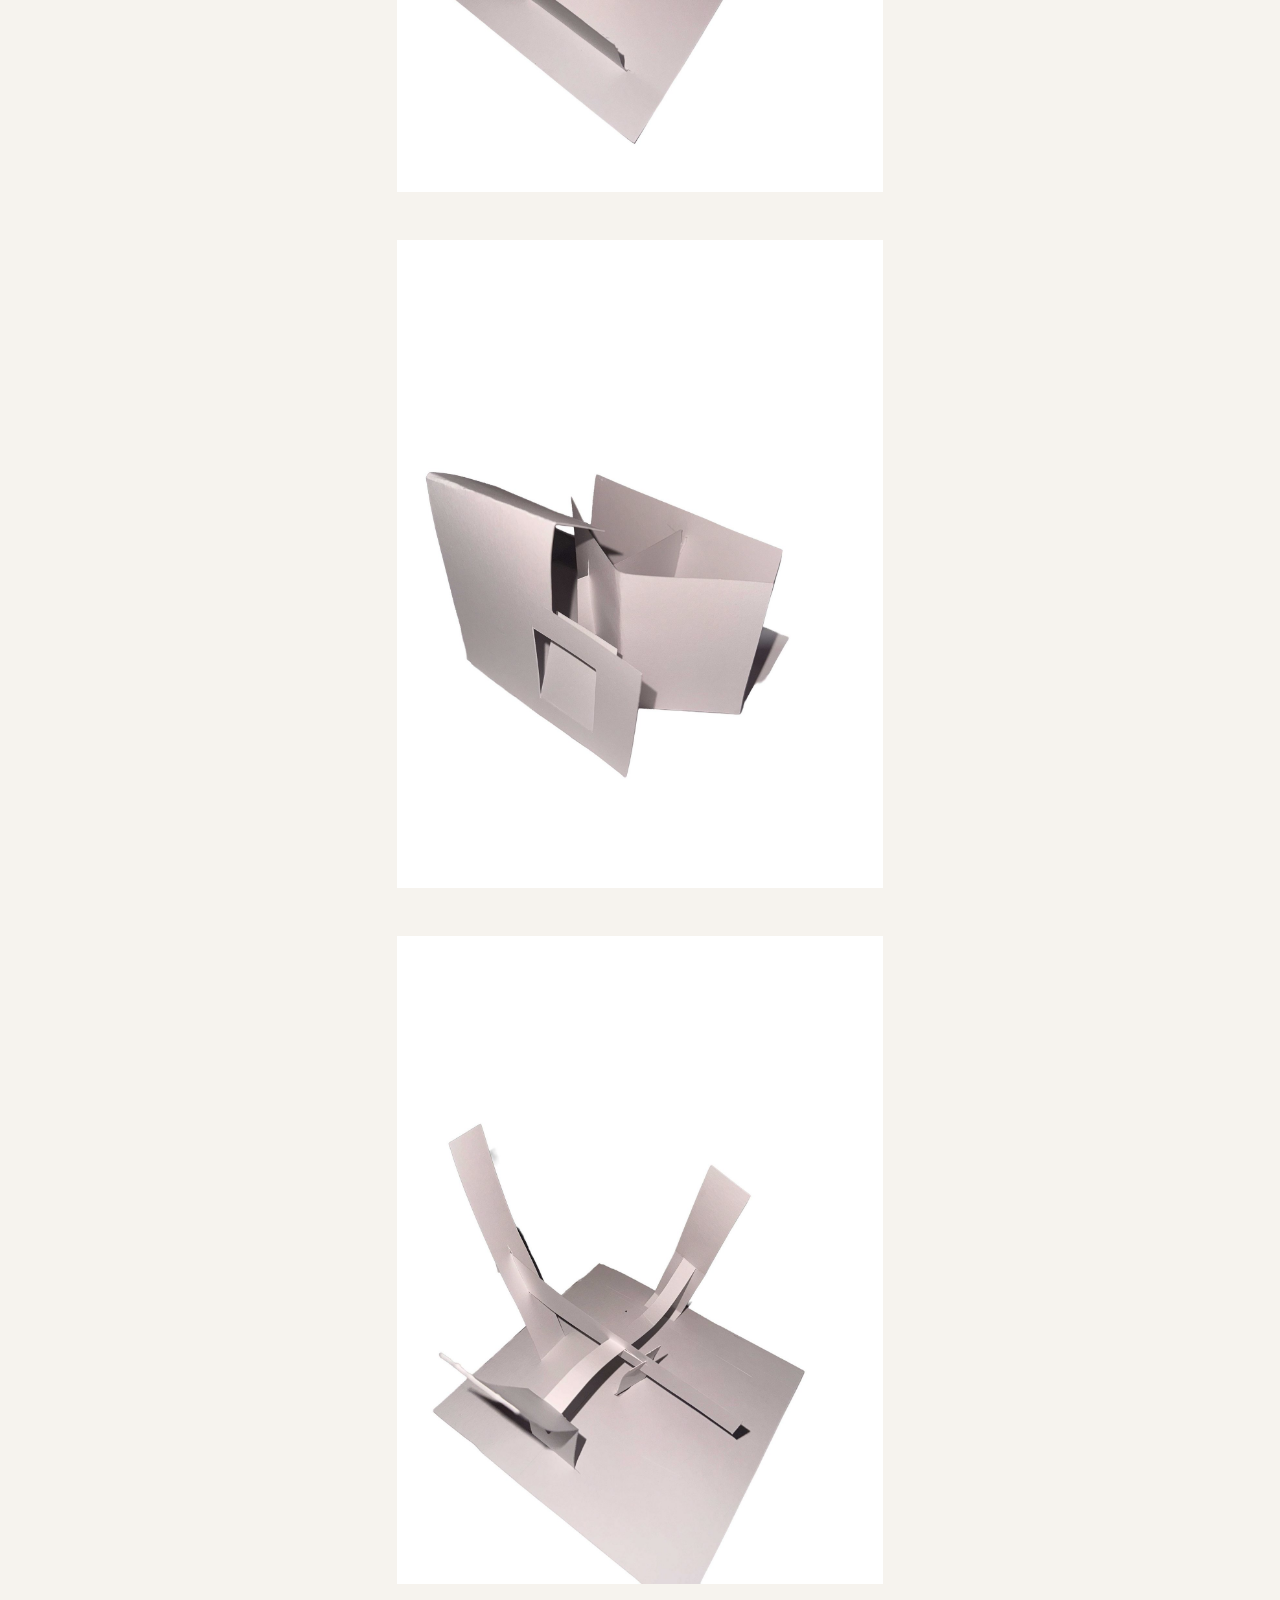
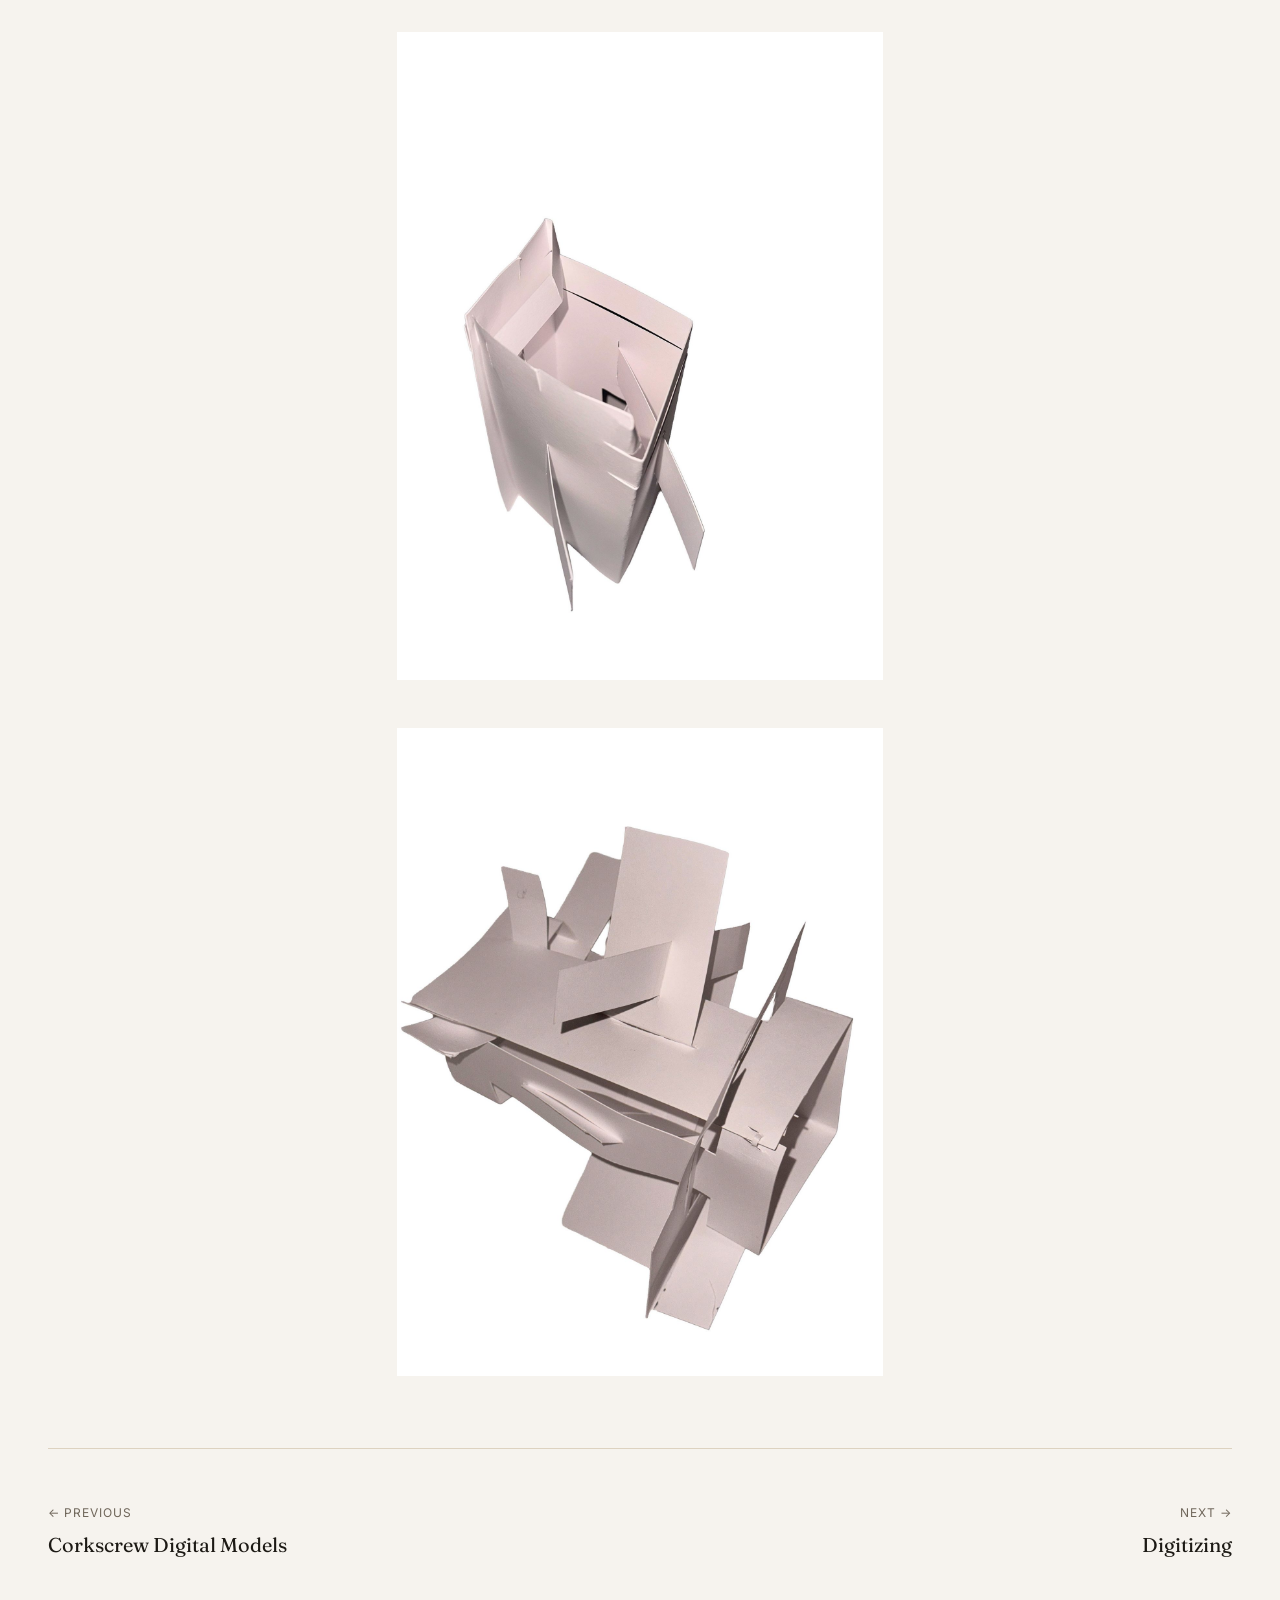
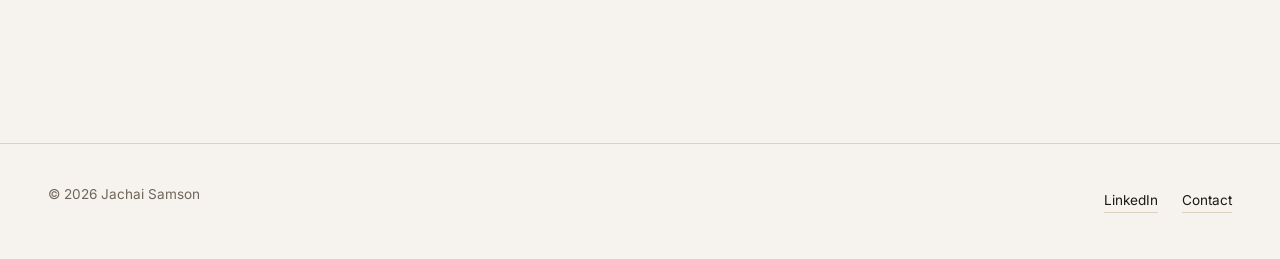
==== commit b985e601: "Add Year 2 work and group the Work page by year New projects: The Shell and Through the Rays (ARCH 2" ====
--- a/projects/abstract-paper-sculptures.html
+++ b/projects/abstract-paper-sculptures.html
@@ -36,7 +36,7 @@
   <main id="main">
     <div class="container">
       <div class="page-header">
-        <p class="page-header__eyebrow">Project 03</p>
+        <p class="page-header__eyebrow">Project 07</p>
         <h1 class="page-header__title">Abstract Paper Sculptures</h1>
       </div>
 
--- a/css/style.css
+++ b/css/style.css
@@ -546,15 +546,20 @@
 
 .project-gallery figure {
   margin: 0;
+  display: flex;
+  justify-content: center;
 }
 
 .project-gallery .placeholder-frame {
   aspect-ratio: 3 / 2;
+  width: 100%;
 }
 
 .project-gallery img {
-  width: 100%;
+  width: auto;
   height: auto;
+  max-width: 100%;
+  max-height: 72vh;
 }
 
 .project-gallery figcaption {
@@ -663,3 +668,243 @@
     scroll-behavior: auto;
   }
 }
+
+/* ==========================================================================
+   Work page year groups
+   ========================================================================== */
+
+.work-year {
+  display: flex;
+  justify-content: space-between;
+  align-items: baseline;
+  padding-top: clamp(2rem, 5vh, 3.5rem);
+  padding-bottom: 0.9rem;
+  margin-bottom: clamp(1.5rem, 3vw, 2.5rem);
+  border-bottom: 1px solid var(--color-border);
+}
+
+.work-year h2 {
+  font-size: clamp(1.5rem, 3vw, 2.1rem);
+  letter-spacing: -0.01em;
+}
+
+.work-year span {
+  font-size: 0.85rem;
+  letter-spacing: 0.06em;
+  text-transform: uppercase;
+  color: var(--color-text-muted);
+}
+
+/* ==========================================================================
+   Grouped project galleries
+   ========================================================================== */
+
+.gallery-group {
+  padding-top: clamp(2.5rem, 6vh, 4rem);
+}
+
+.gallery-group:last-of-type {
+  padding-bottom: clamp(2rem, 5vh, 3rem);
+}
+
+.gallery-group__title {
+  font-size: clamp(1.4rem, 3vw, 1.9rem);
+  letter-spacing: -0.01em;
+  padding-bottom: 0.75rem;
+  margin-bottom: clamp(1.5rem, 3vw, 2.5rem);
+  border-bottom: 1px solid var(--color-border);
+}
+
+.gallery {
+  display: flex;
+  flex-direction: column;
+  gap: clamp(1.5rem, 4vw, 3rem);
+}
+
+.gallery--grid,
+.gallery--grid3 {
+  display: grid;
+  gap: clamp(1.25rem, 3vw, 2.5rem);
+  align-items: start;
+}
+
+.gallery--grid {
+  grid-template-columns: repeat(2, minmax(0, 1fr));
+}
+
+.gallery--grid3 {
+  grid-template-columns: repeat(3, minmax(0, 1fr));
+}
+
+.gallery__wide {
+  grid-column: 1 / -1;
+}
+
+@media (max-width: 900px) {
+  .gallery--grid3 {
+    grid-template-columns: repeat(2, minmax(0, 1fr));
+  }
+}
+
+@media (max-width: 600px) {
+  .gallery--grid,
+  .gallery--grid3 {
+    grid-template-columns: 1fr;
+  }
+}
+
+.gallery figure {
+  margin: 0;
+  display: flex;
+  flex-direction: column;
+  align-items: center;
+}
+
+.gallery figure a {
+  display: block;
+  max-width: 100%;
+}
+
+.gallery figure a:focus-visible {
+  outline: 2px solid var(--color-accent);
+  outline-offset: 4px;
+}
+
+.gallery img {
+  display: block;
+  width: auto;
+  height: auto;
+  max-width: 100%;
+  max-height: 72vh;
+}
+
+.gallery--feature img {
+  max-width: min(100%, 960px);
+}
+
+.gallery--grid figure,
+.gallery--grid3 figure,
+.gallery--grid figure a,
+.gallery--grid3 figure a {
+  width: 100%;
+}
+
+.gallery--grid img,
+.gallery--grid3 img {
+  width: 100%;
+  max-height: 70vh;
+  object-fit: contain;
+}
+
+.gallery--board img {
+  max-width: min(100%, 560px);
+  max-height: none;
+}
+
+.gallery--video video {
+  display: block;
+  width: 100%;
+  max-width: 1100px;
+  height: auto;
+  background: #000;
+}
+
+.gallery figcaption {
+  margin-top: 0.75rem;
+  font-size: 0.85rem;
+  color: var(--color-text-muted);
+  text-align: center;
+}
+
+/* ==========================================================================
+   Progress folder (collapsed earlier work)
+   ========================================================================== */
+
+.work-grid--pair {
+  padding-bottom: clamp(1.5rem, 4vh, 2.5rem);
+}
+
+.work-grid--pair .work-card:nth-child(3n+1) {
+  grid-column: auto;
+}
+
+.work-grid--pair .work-card:nth-child(3n+1) .work-card__frame {
+  aspect-ratio: 4 / 3;
+}
+
+.work-folder {
+  padding-bottom: clamp(4rem, 10vh, 7rem);
+}
+
+.work-folder summary {
+  display: inline-flex;
+  align-items: baseline;
+  gap: 0.75rem;
+  padding: 0.5rem 0;
+  cursor: pointer;
+  list-style: none;
+  font-size: 0.8rem;
+  letter-spacing: 0.08em;
+  text-transform: uppercase;
+}
+
+.work-folder summary::-webkit-details-marker {
+  display: none;
+}
+
+.work-folder summary::before {
+  content: "+";
+  display: inline-block;
+  width: 1ch;
+  color: var(--color-accent);
+  transition: transform var(--transition-base);
+}
+
+.work-folder[open] summary::before {
+  content: "\2212";
+}
+
+.work-folder summary:focus-visible {
+  outline: 2px solid var(--color-accent);
+  outline-offset: 4px;
+}
+
+.work-folder__label {
+  color: var(--color-text);
+}
+
+.work-folder__count {
+  color: var(--color-text-muted);
+}
+
+.work-folder__list {
+  display: grid;
+  grid-template-columns: repeat(auto-fill, minmax(150px, 1fr));
+  gap: 1.25rem;
+  padding-top: 1.25rem;
+}
+
+.work-folder__item {
+  display: grid;
+  grid-template-columns: 1fr auto;
+  gap: 0.35rem 0.5rem;
+  align-content: start;
+  font-size: 0.85rem;
+}
+
+.work-folder__item img {
+  grid-column: 1 / -1;
+  width: 100%;
+  aspect-ratio: 4 / 3;
+  object-fit: cover;
+  background: var(--color-placeholder);
+}
+
+.work-folder__number {
+  color: var(--color-text-muted);
+  font-variant-numeric: tabular-nums;
+}
+
+.work-folder__item:hover .work-folder__name {
+  color: var(--color-accent);
+}
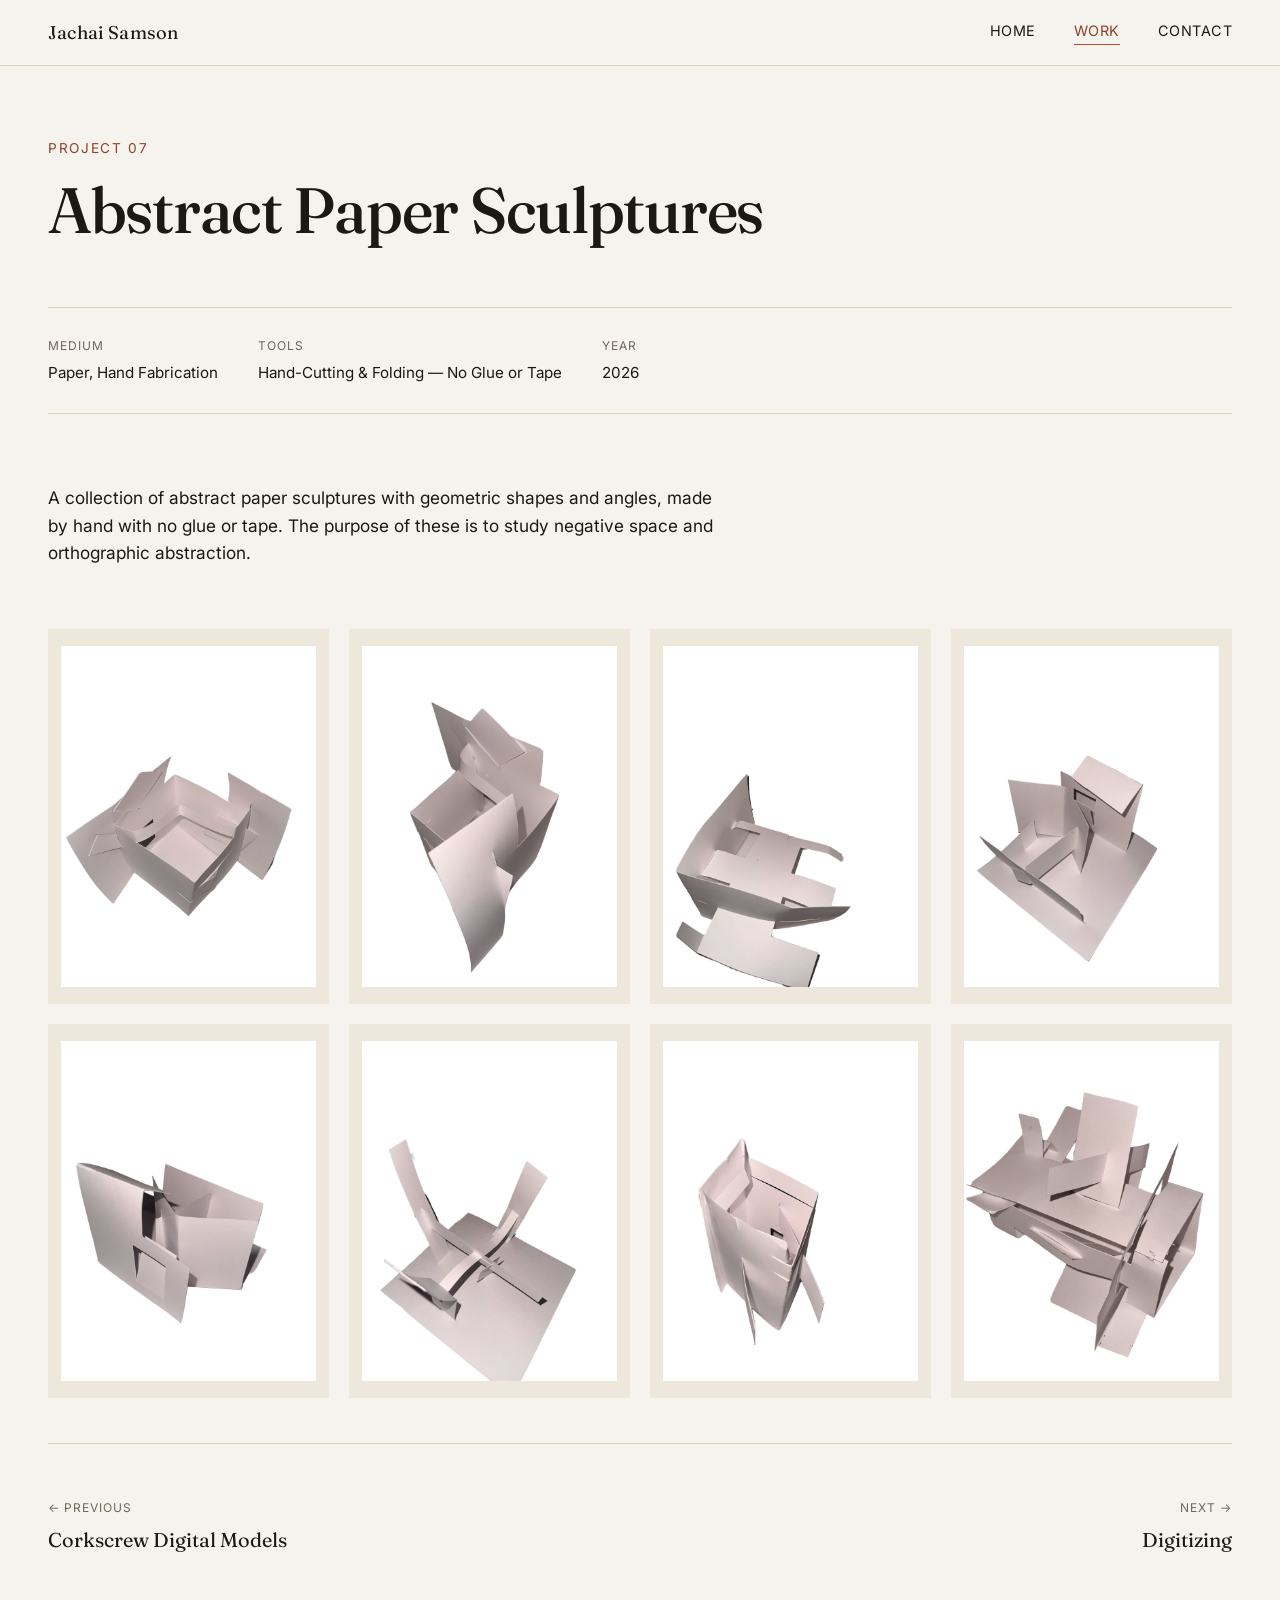
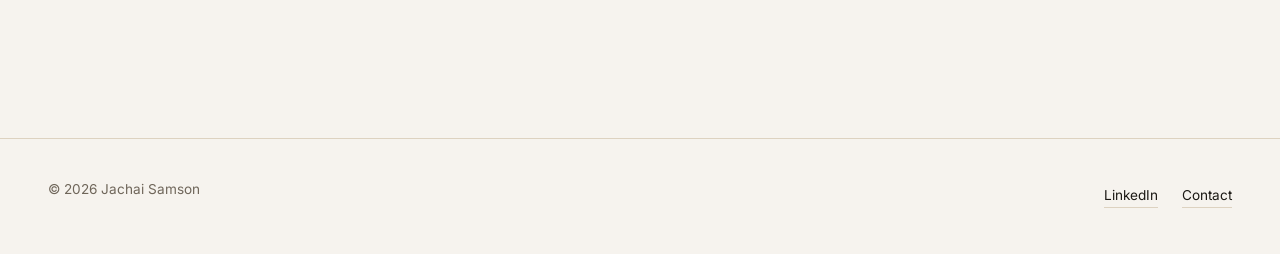
==== commit d45c5cf3: "Make galleries and Work cards smaller and cleaner Project galleries are now uniform framed tiles (3 " ====
--- a/projects/abstract-paper-sculptures.html
+++ b/projects/abstract-paper-sculptures.html
@@ -66,30 +66,48 @@
       </div>
 
       <div class="project-gallery">
-        <figure class="reveal">
-          <img src="../images/abstract-paper-sculptures/01.jpg" alt="Hand-folded white paper sculpture with sharp angular planes, viewed from above" loading="lazy" />
-        </figure>
-        <figure class="reveal">
-          <img src="../images/abstract-paper-sculptures/02.jpg" alt="Hand-folded white paper sculpture exploring angular geometric form and negative space" loading="lazy" />
-        </figure>
-        <figure class="reveal">
-          <img src="../images/abstract-paper-sculptures/03.jpg" alt="Angular white paper sculpture with overlapping folded planes, viewed from above" loading="lazy" />
-        </figure>
-        <figure class="reveal">
-          <img src="../images/abstract-paper-sculptures/04.jpg" alt="Hand-folded white paper sculpture exploring angular geometric form and negative space" loading="lazy" />
-        </figure>
-        <figure class="reveal">
-          <img src="../images/abstract-paper-sculptures/05.jpg" alt="White paper sculpture with a slotted rectangular void cut through layered folded planes" loading="lazy" />
-        </figure>
-        <figure class="reveal">
-          <img src="../images/abstract-paper-sculptures/06.jpg" alt="Hand-folded white paper sculpture exploring angular geometric form and negative space" loading="lazy" />
-        </figure>
-        <figure class="reveal">
-          <img src="../images/abstract-paper-sculptures/07.jpg" alt="Hand-folded white paper sculpture exploring angular geometric form and negative space" loading="lazy" />
-        </figure>
-        <figure class="reveal">
-          <img src="../images/abstract-paper-sculptures/08.jpg" alt="Complex white paper sculpture with radiating angular fins and layered folded planes" loading="lazy" />
-        </figure>
+        <div class="gallery gallery--4" style="--tile-ratio: 3 / 4">
+          <figure class="reveal">
+            <a href="../images/abstract-paper-sculptures/01.jpg" target="_blank" rel="noopener">
+              <img src="../images/abstract-paper-sculptures/01.jpg" alt="Hand-folded white paper sculpture with sharp angular planes, viewed from above" width="1500" height="2000" loading="lazy" decoding="async" />
+            </a>
+          </figure>
+          <figure class="reveal">
+            <a href="../images/abstract-paper-sculptures/02.jpg" target="_blank" rel="noopener">
+              <img src="../images/abstract-paper-sculptures/02.jpg" alt="Hand-folded white paper sculpture exploring angular geometric form and negative space" width="1500" height="2000" loading="lazy" decoding="async" />
+            </a>
+          </figure>
+          <figure class="reveal">
+            <a href="../images/abstract-paper-sculptures/03.jpg" target="_blank" rel="noopener">
+              <img src="../images/abstract-paper-sculptures/03.jpg" alt="Angular white paper sculpture with overlapping folded planes, viewed from above" width="1500" height="2000" loading="lazy" decoding="async" />
+            </a>
+          </figure>
+          <figure class="reveal">
+            <a href="../images/abstract-paper-sculptures/04.jpg" target="_blank" rel="noopener">
+              <img src="../images/abstract-paper-sculptures/04.jpg" alt="Hand-folded white paper sculpture exploring angular geometric form and negative space" width="1500" height="2000" loading="lazy" decoding="async" />
+            </a>
+          </figure>
+          <figure class="reveal">
+            <a href="../images/abstract-paper-sculptures/05.jpg" target="_blank" rel="noopener">
+              <img src="../images/abstract-paper-sculptures/05.jpg" alt="White paper sculpture with a slotted rectangular void cut through layered folded planes" width="1500" height="2000" loading="lazy" decoding="async" />
+            </a>
+          </figure>
+          <figure class="reveal">
+            <a href="../images/abstract-paper-sculptures/06.jpg" target="_blank" rel="noopener">
+              <img src="../images/abstract-paper-sculptures/06.jpg" alt="Hand-folded white paper sculpture exploring angular geometric form and negative space" width="1500" height="2000" loading="lazy" decoding="async" />
+            </a>
+          </figure>
+          <figure class="reveal">
+            <a href="../images/abstract-paper-sculptures/07.jpg" target="_blank" rel="noopener">
+              <img src="../images/abstract-paper-sculptures/07.jpg" alt="Hand-folded white paper sculpture exploring angular geometric form and negative space" width="1500" height="2000" loading="lazy" decoding="async" />
+            </a>
+          </figure>
+          <figure class="reveal">
+            <a href="../images/abstract-paper-sculptures/08.jpg" target="_blank" rel="noopener">
+              <img src="../images/abstract-paper-sculptures/08.jpg" alt="Complex white paper sculpture with radiating angular fins and layered folded planes" width="1500" height="2000" loading="lazy" decoding="async" />
+            </a>
+          </figure>
+        </div>
       </div>
 
       <nav class="project-nav" aria-label="Project navigation">
--- a/css/style.css
+++ b/css/style.css
@@ -382,17 +382,13 @@
 
 .work-grid {
   display: grid;
-  grid-template-columns: repeat(2, 1fr);
-  gap: clamp(1.5rem, 3vw, 3rem) clamp(1.5rem, 4vw, 4rem);
+  grid-template-columns: repeat(3, 1fr);
+  gap: clamp(1.5rem, 2.5vw, 2.25rem) clamp(1rem, 2vw, 1.75rem);
   padding-bottom: clamp(4rem, 10vh, 7rem);
 }
 
 .work-card {
   display: block;
-}
-
-.work-card:nth-child(3n+1) {
-  grid-column: 1 / -1;
 }
 
 .work-card__frame {
@@ -403,10 +399,6 @@
   display: flex;
   align-items: center;
   justify-content: center;
-}
-
-.work-card:nth-child(3n+1) .work-card__frame {
-  aspect-ratio: 16 / 9;
 }
 
 .work-card__frame img {
@@ -455,7 +447,7 @@
 }
 
 .work-card__title {
-  font-size: 1.35rem;
+  font-size: 1.1rem;
   letter-spacing: -0.01em;
 }
 
@@ -472,17 +464,15 @@
   margin-top: 0.35rem;
 }
 
-@media (max-width: 720px) {
+@media (max-width: 900px) {
+  .work-grid {
+    grid-template-columns: repeat(2, 1fr);
+  }
+}
+
+@media (max-width: 520px) {
   .work-grid {
     grid-template-columns: 1fr;
-  }
-
-  .work-card:nth-child(3n+1) {
-    grid-column: auto;
-  }
-
-  .work-card:nth-child(3n+1) .work-card__frame {
-    aspect-ratio: 4 / 3;
   }
 }
 
@@ -537,35 +527,13 @@
 }
 
 .project-gallery {
-  padding-top: clamp(3rem, 8vh, 5rem);
-  padding-bottom: clamp(3rem, 8vh, 5rem);
-  display: flex;
-  flex-direction: column;
-  gap: clamp(1.5rem, 4vw, 3rem);
-}
-
-.project-gallery figure {
-  margin: 0;
-  display: flex;
-  justify-content: center;
+  padding-top: clamp(2rem, 5vh, 3rem);
+  padding-bottom: clamp(2rem, 5vh, 3rem);
 }
 
 .project-gallery .placeholder-frame {
   aspect-ratio: 3 / 2;
   width: 100%;
-}
-
-.project-gallery img {
-  width: auto;
-  height: auto;
-  max-width: 100%;
-  max-height: 72vh;
-}
-
-.project-gallery figcaption {
-  margin-top: 0.75rem;
-  font-size: 0.85rem;
-  color: var(--color-text-muted);
 }
 
 .project-nav {
@@ -696,140 +664,125 @@
 }
 
 /* ==========================================================================
-   Grouped project galleries
+   Project galleries: compact, uniform tiles
+   Each tile is a fixed-ratio frame; the image sits inside it at its true
+   proportions (never stretched) and opens full size on click.
    ========================================================================== */
 
 .gallery-group {
-  padding-top: clamp(2.5rem, 6vh, 4rem);
-}
-
-.gallery-group:last-of-type {
-  padding-bottom: clamp(2rem, 5vh, 3rem);
+  padding-top: clamp(2rem, 5vh, 3rem);
 }
 
 .gallery-group__title {
-  font-size: clamp(1.4rem, 3vw, 1.9rem);
-  letter-spacing: -0.01em;
-  padding-bottom: 0.75rem;
-  margin-bottom: clamp(1.5rem, 3vw, 2.5rem);
+  font-size: clamp(1.15rem, 2.2vw, 1.4rem);
+  letter-spacing: -0.005em;
+  padding-bottom: 0.6rem;
+  margin-bottom: clamp(1rem, 2vw, 1.5rem);
   border-bottom: 1px solid var(--color-border);
 }
 
 .gallery {
-  display: flex;
-  flex-direction: column;
-  gap: clamp(1.5rem, 4vw, 3rem);
-}
-
-.gallery--grid,
-.gallery--grid3 {
   display: grid;
-  gap: clamp(1.25rem, 3vw, 2.5rem);
+  grid-template-columns: repeat(3, minmax(0, 1fr));
+  gap: clamp(0.75rem, 1.6vw, 1.25rem);
   align-items: start;
 }
 
-.gallery--grid {
-  grid-template-columns: repeat(2, minmax(0, 1fr));
-}
-
-.gallery--grid3 {
-  grid-template-columns: repeat(3, minmax(0, 1fr));
-}
-
+.gallery--4 {
+  grid-template-columns: repeat(4, minmax(0, 1fr));
+}
+
+.gallery--single {
+  grid-template-columns: minmax(0, 560px);
+}
+
+@media (max-width: 900px) {
+  .gallery,
+  .gallery--4 {
+    grid-template-columns: repeat(2, minmax(0, 1fr));
+  }
+
+  .gallery--single {
+    grid-template-columns: minmax(0, 560px);
+  }
+}
+
+@media (max-width: 520px) {
+  .gallery,
+  .gallery--4 {
+    grid-template-columns: 1fr;
+  }
+}
+
+.gallery figure {
+  margin: 0;
+}
+
+.gallery figure a {
+  display: block;
+  position: relative;
+  aspect-ratio: var(--tile-ratio, 4 / 3);
+  background: var(--color-bg-alt);
+  overflow: hidden;
+}
+
+.gallery figure a:focus-visible {
+  outline: 2px solid var(--color-accent);
+  outline-offset: 3px;
+}
+
+.gallery img {
+  position: absolute;
+  inset: 0;
+  width: 100%;
+  height: 100%;
+  object-fit: contain;
+  padding: clamp(0.4rem, 1vw, 0.8rem);
+  box-sizing: border-box;
+  transition: transform 0.5s cubic-bezier(0.22, 1, 0.36, 1);
+}
+
+.gallery figure a:hover img {
+  transform: scale(1.02);
+}
+
+/* Long, thin drawings (sections) run the full row at their natural shape. */
 .gallery__wide {
   grid-column: 1 / -1;
 }
 
-@media (max-width: 900px) {
-  .gallery--grid3 {
-    grid-template-columns: repeat(2, minmax(0, 1fr));
-  }
-}
-
-@media (max-width: 600px) {
-  .gallery--grid,
-  .gallery--grid3 {
-    grid-template-columns: 1fr;
-  }
-}
-
-.gallery figure {
-  margin: 0;
-  display: flex;
-  flex-direction: column;
-  align-items: center;
-}
-
-.gallery figure a {
-  display: block;
-  max-width: 100%;
-}
-
-.gallery figure a:focus-visible {
-  outline: 2px solid var(--color-accent);
-  outline-offset: 4px;
-}
-
-.gallery img {
-  display: block;
-  width: auto;
+.gallery .gallery__wide a {
+  aspect-ratio: auto;
+}
+
+.gallery .gallery__wide img {
+  position: static;
   height: auto;
-  max-width: 100%;
-  max-height: 72vh;
-}
-
-.gallery--feature img {
-  max-width: min(100%, 960px);
-}
-
-.gallery--grid figure,
-.gallery--grid3 figure,
-.gallery--grid figure a,
-.gallery--grid3 figure a {
-  width: 100%;
-}
-
-.gallery--grid img,
-.gallery--grid3 img {
-  width: 100%;
-  max-height: 70vh;
-  object-fit: contain;
-}
-
-.gallery--board img {
-  max-width: min(100%, 560px);
-  max-height: none;
+}
+
+.gallery figcaption {
+  margin-top: 0.5rem;
+  font-size: 0.8rem;
+  color: var(--color-text-muted);
+}
+
+.gallery--video {
+  grid-template-columns: minmax(0, 720px);
 }
 
 .gallery--video video {
   display: block;
   width: 100%;
-  max-width: 1100px;
   height: auto;
   background: #000;
 }
 
-.gallery figcaption {
-  margin-top: 0.75rem;
-  font-size: 0.85rem;
-  color: var(--color-text-muted);
-  text-align: center;
-}
-
 /* ==========================================================================
    Progress folder (collapsed earlier work)
    ========================================================================== */
 
 .work-grid--pair {
   padding-bottom: clamp(1.5rem, 4vh, 2.5rem);
-}
-
-.work-grid--pair .work-card:nth-child(3n+1) {
-  grid-column: auto;
-}
-
-.work-grid--pair .work-card:nth-child(3n+1) .work-card__frame {
-  aspect-ratio: 4 / 3;
 }
 
 .work-folder {
